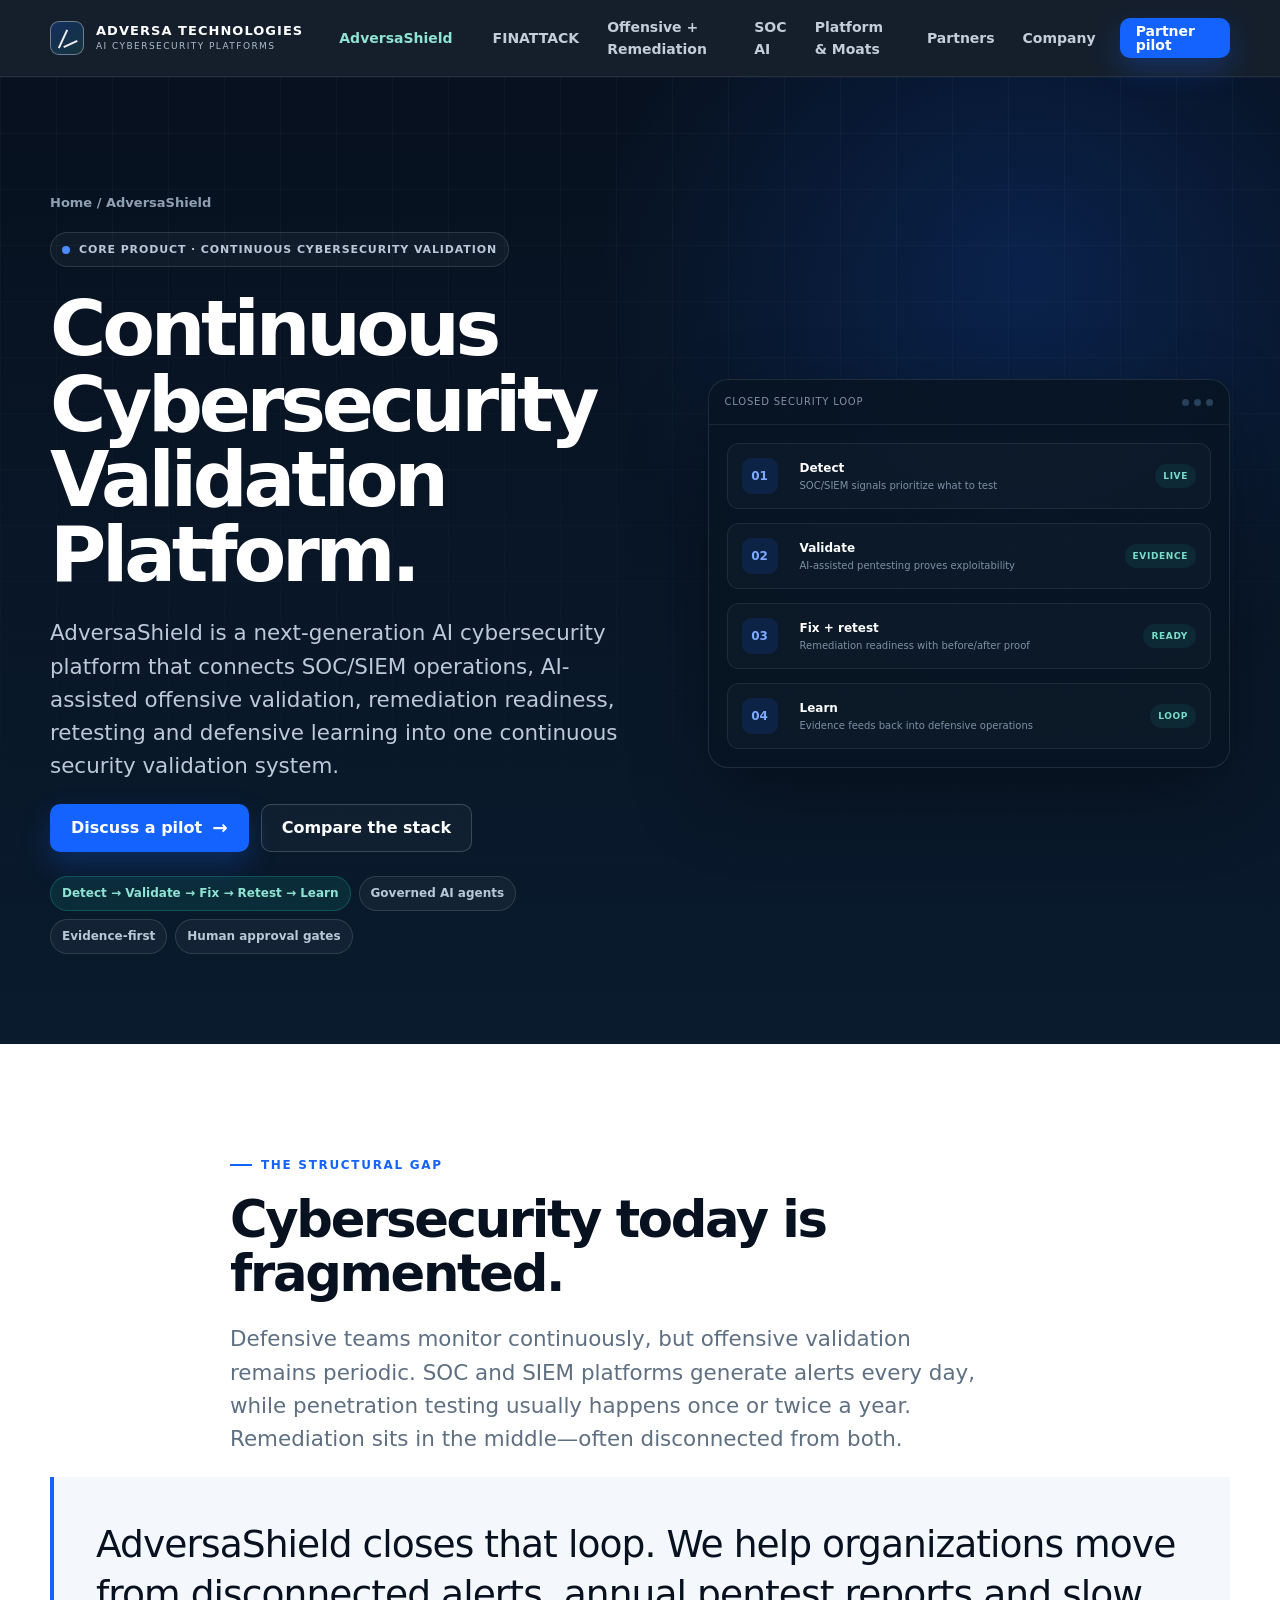
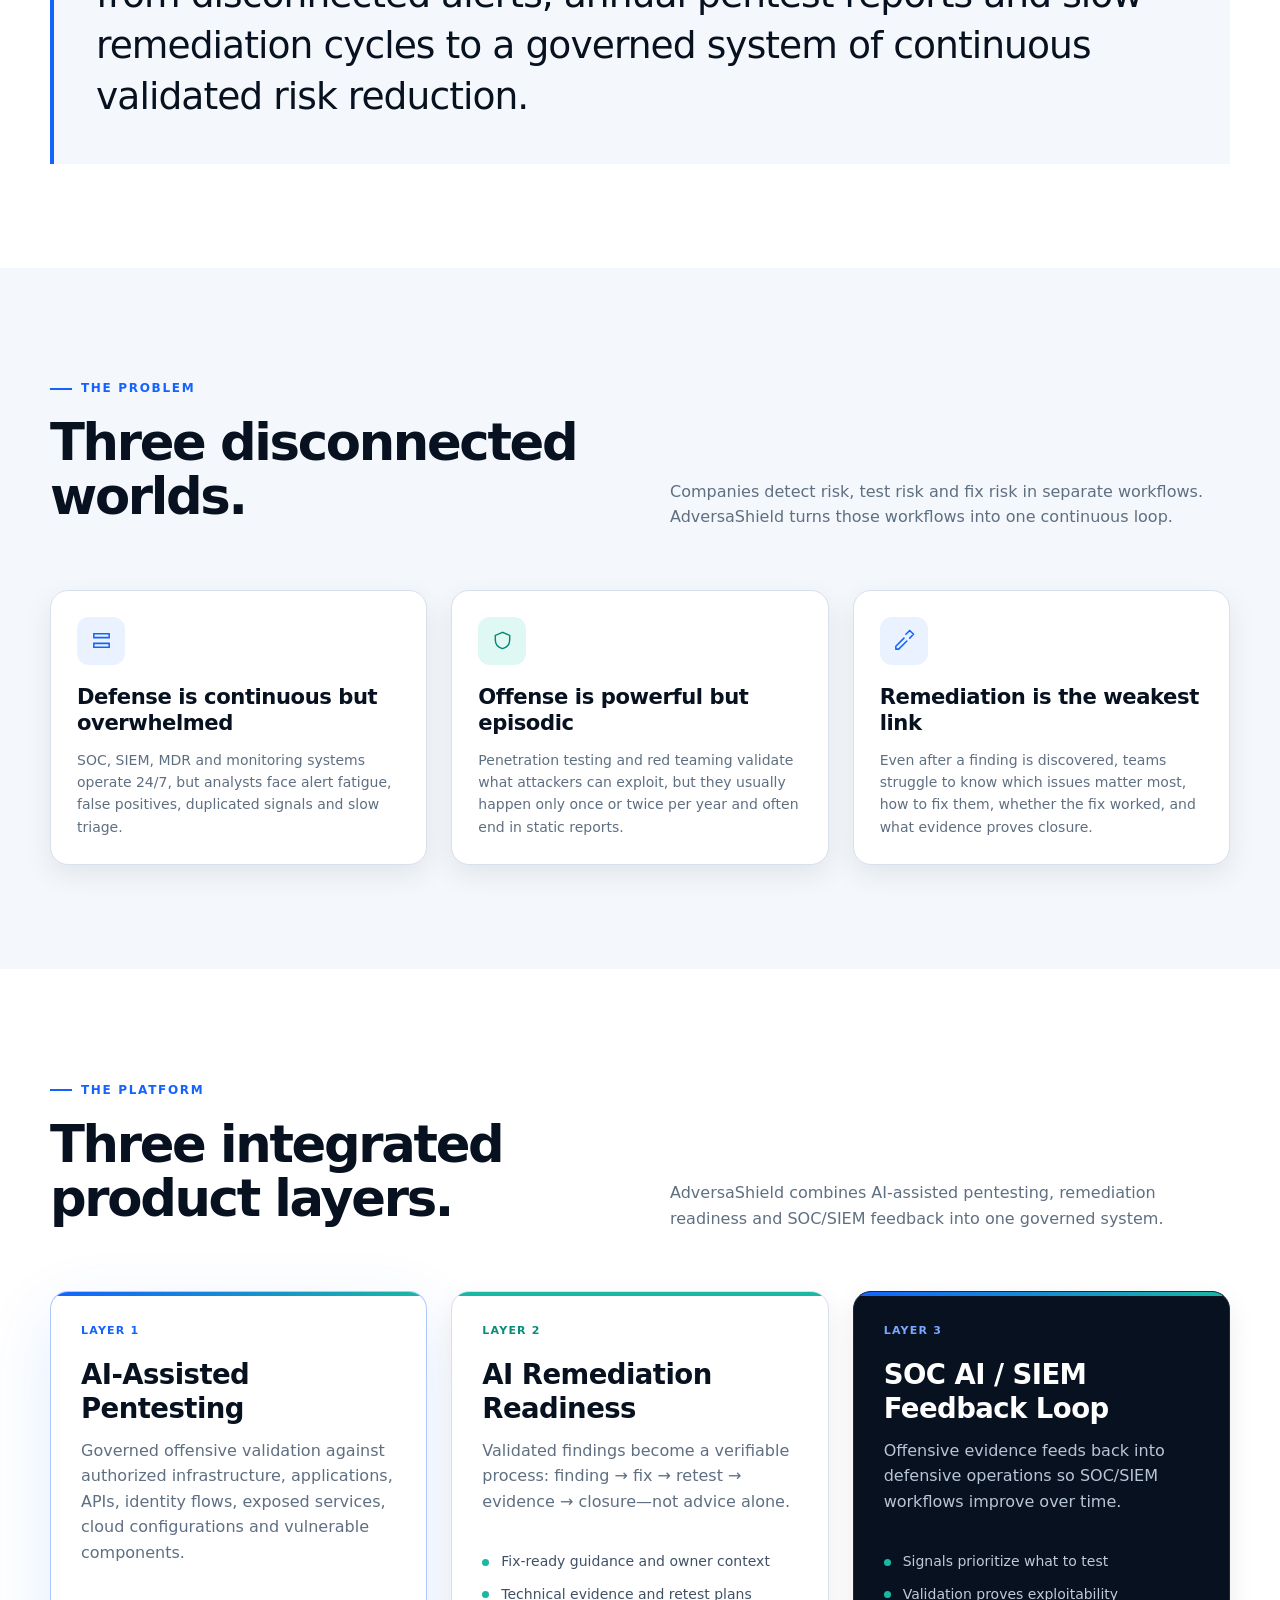
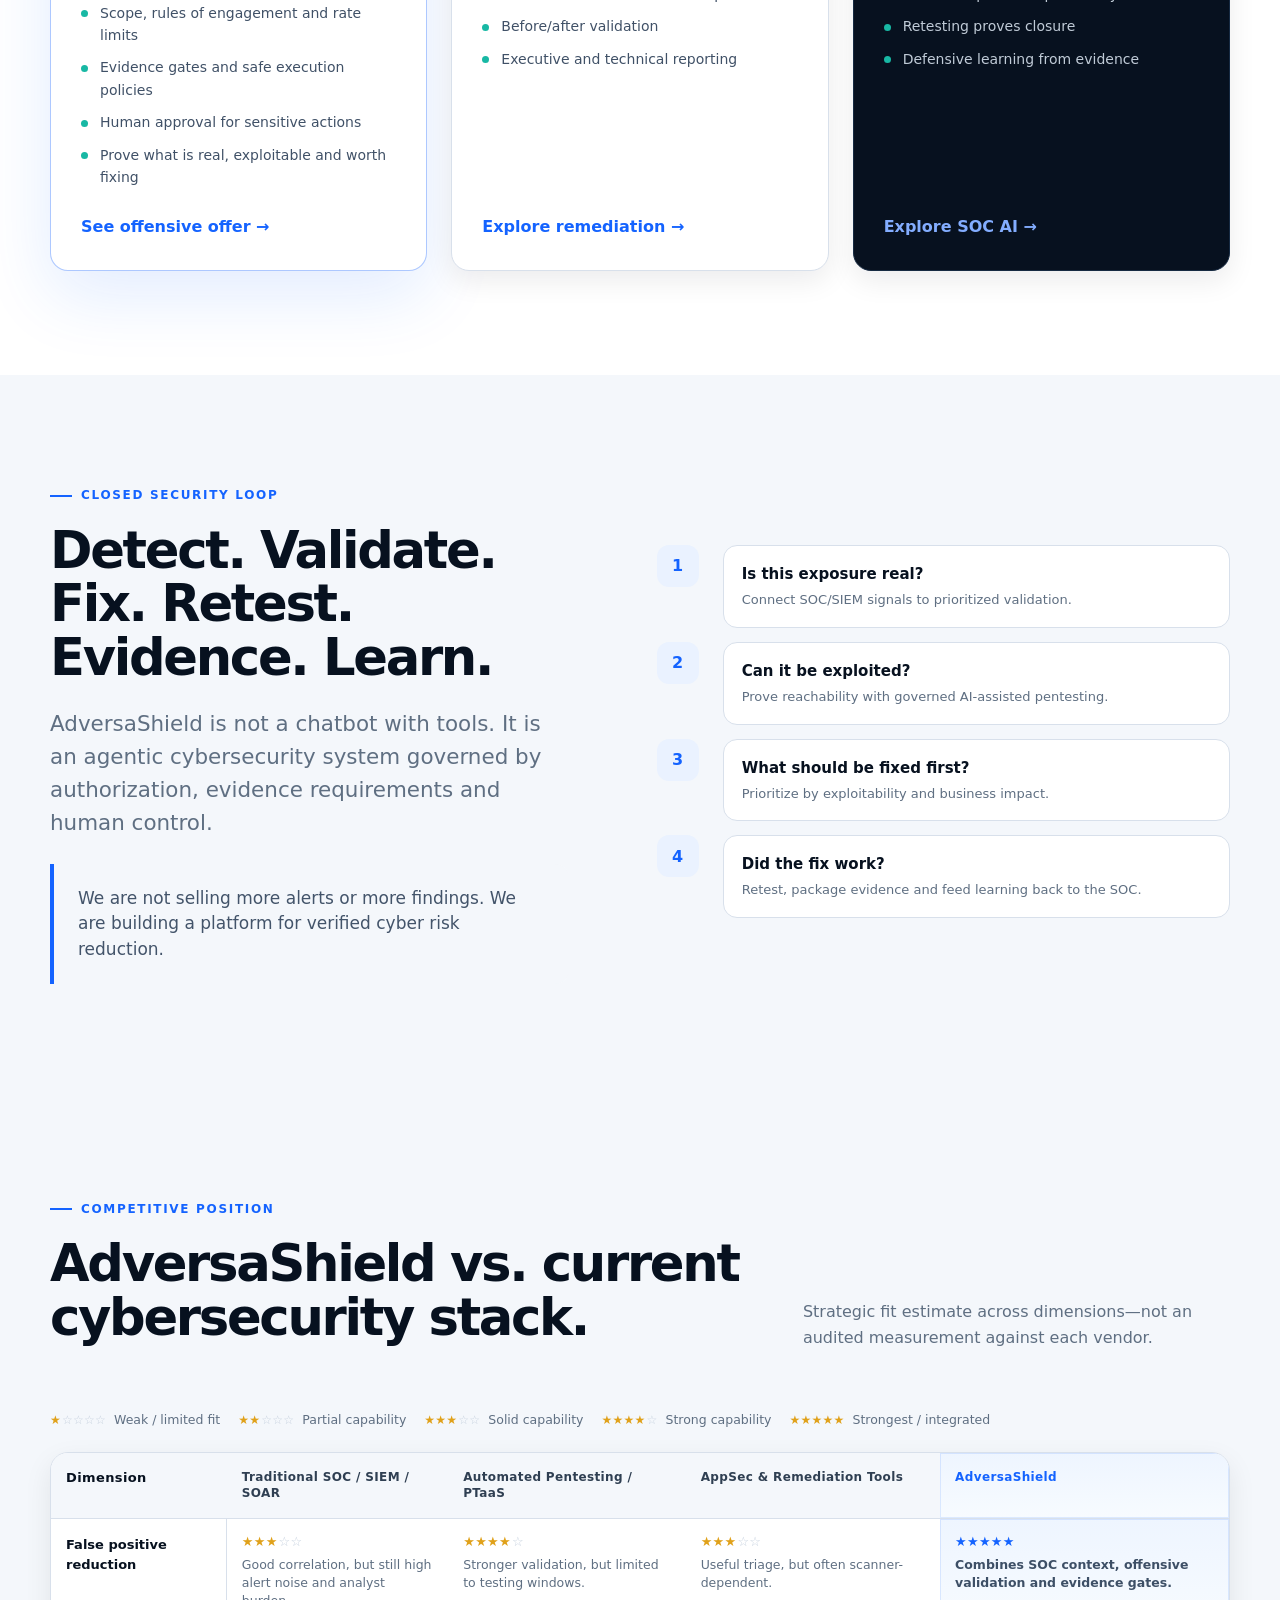
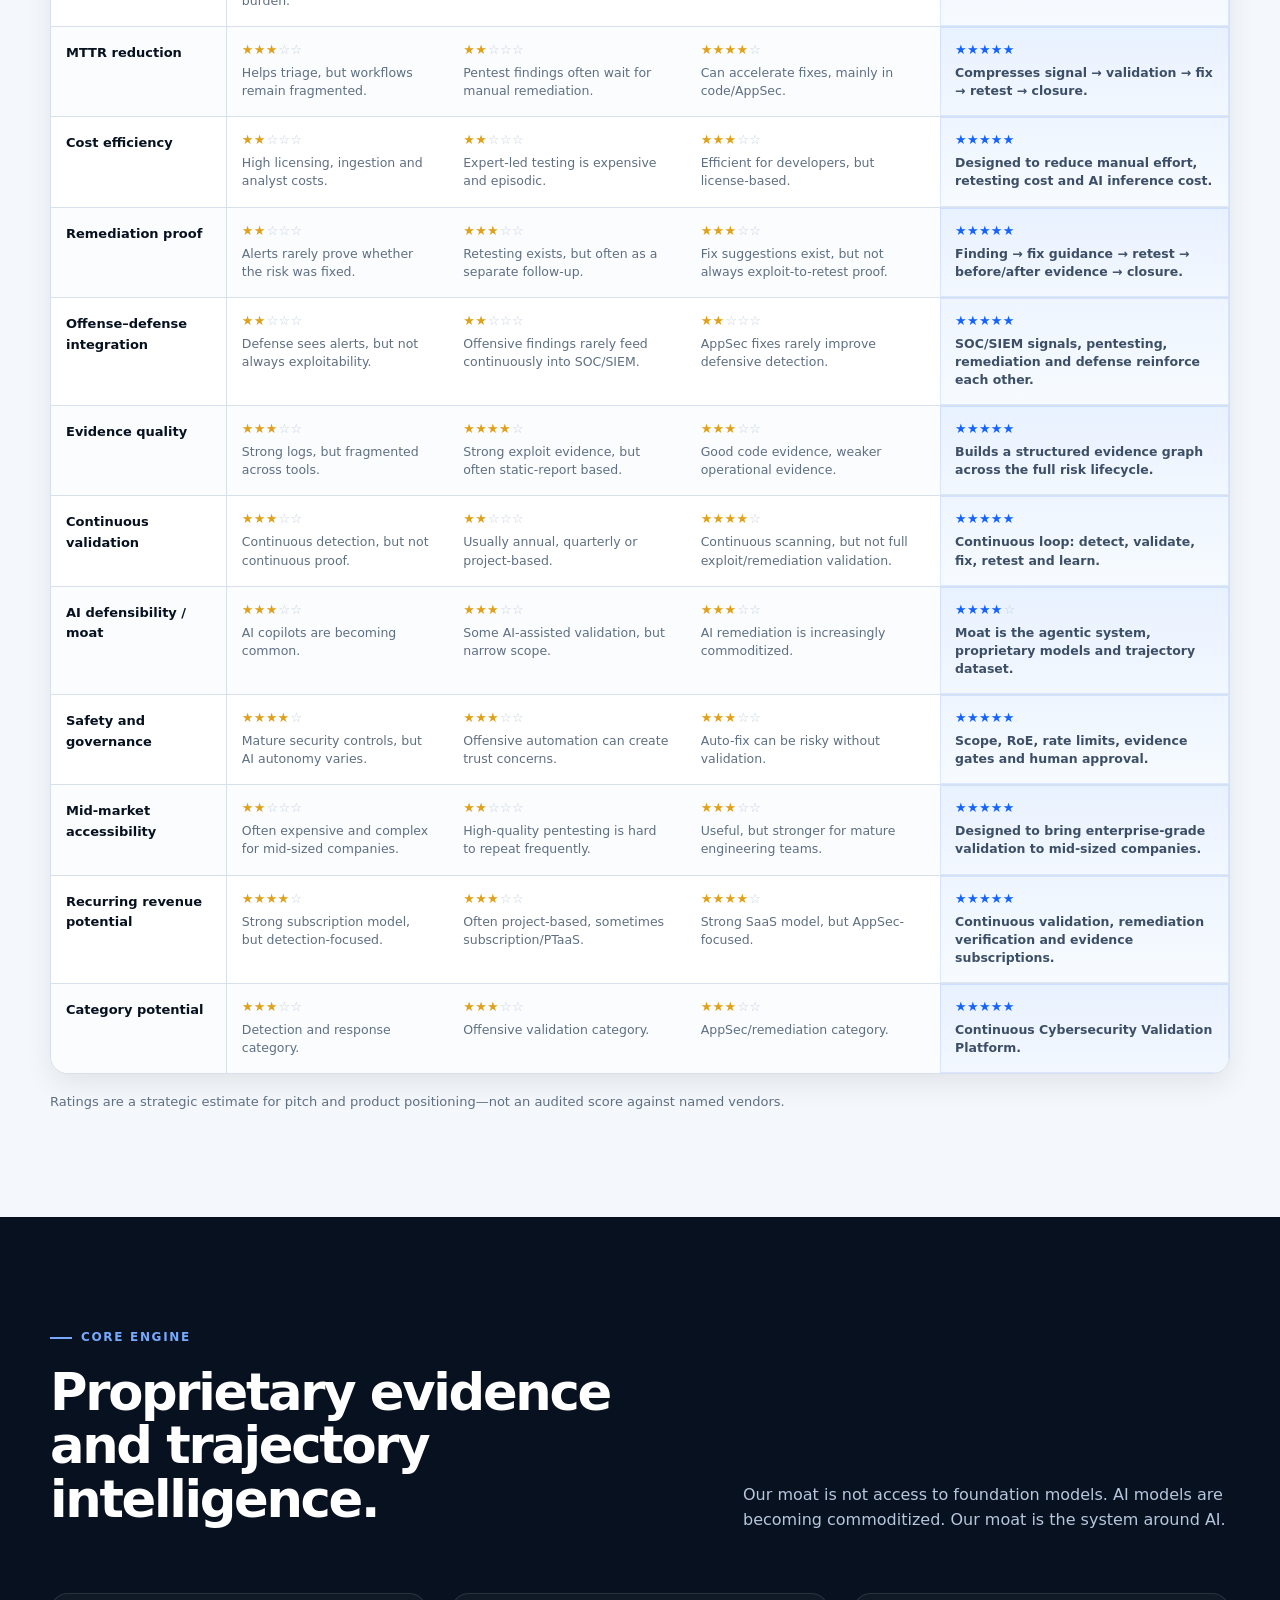
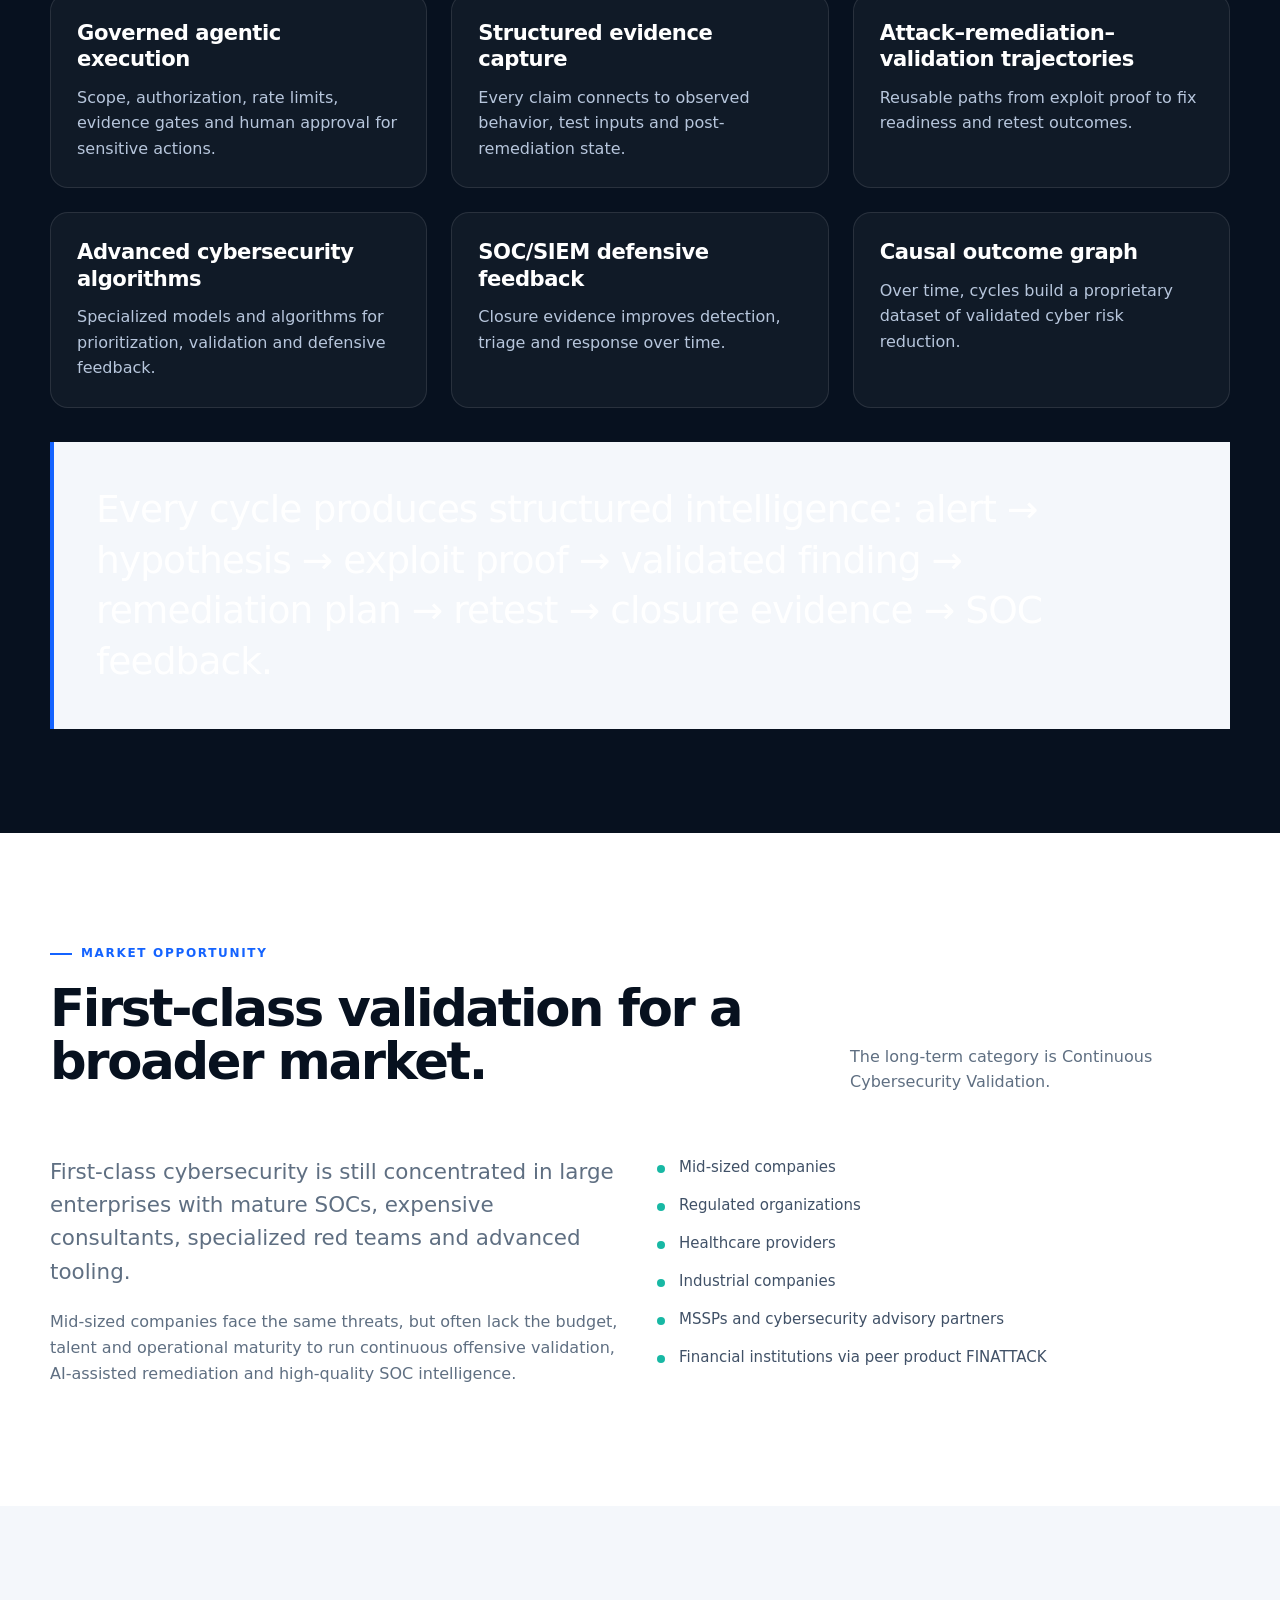
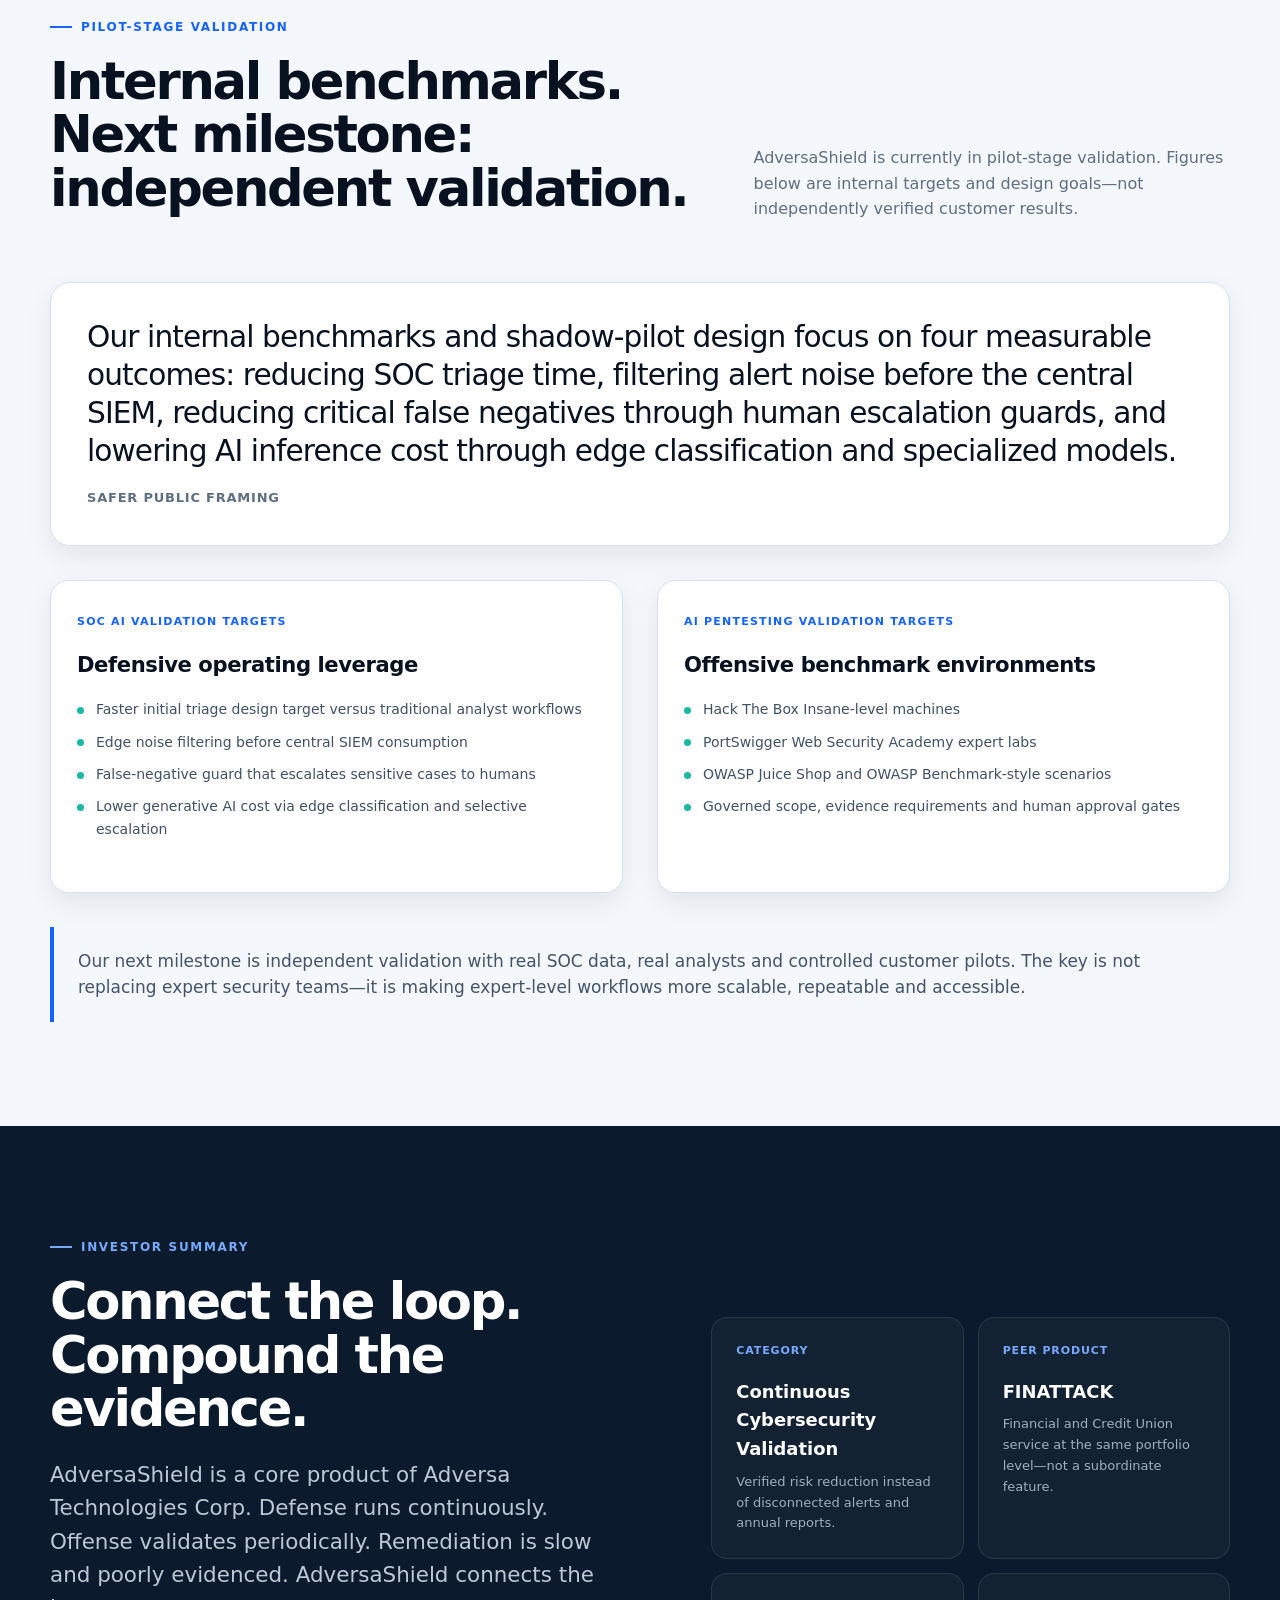
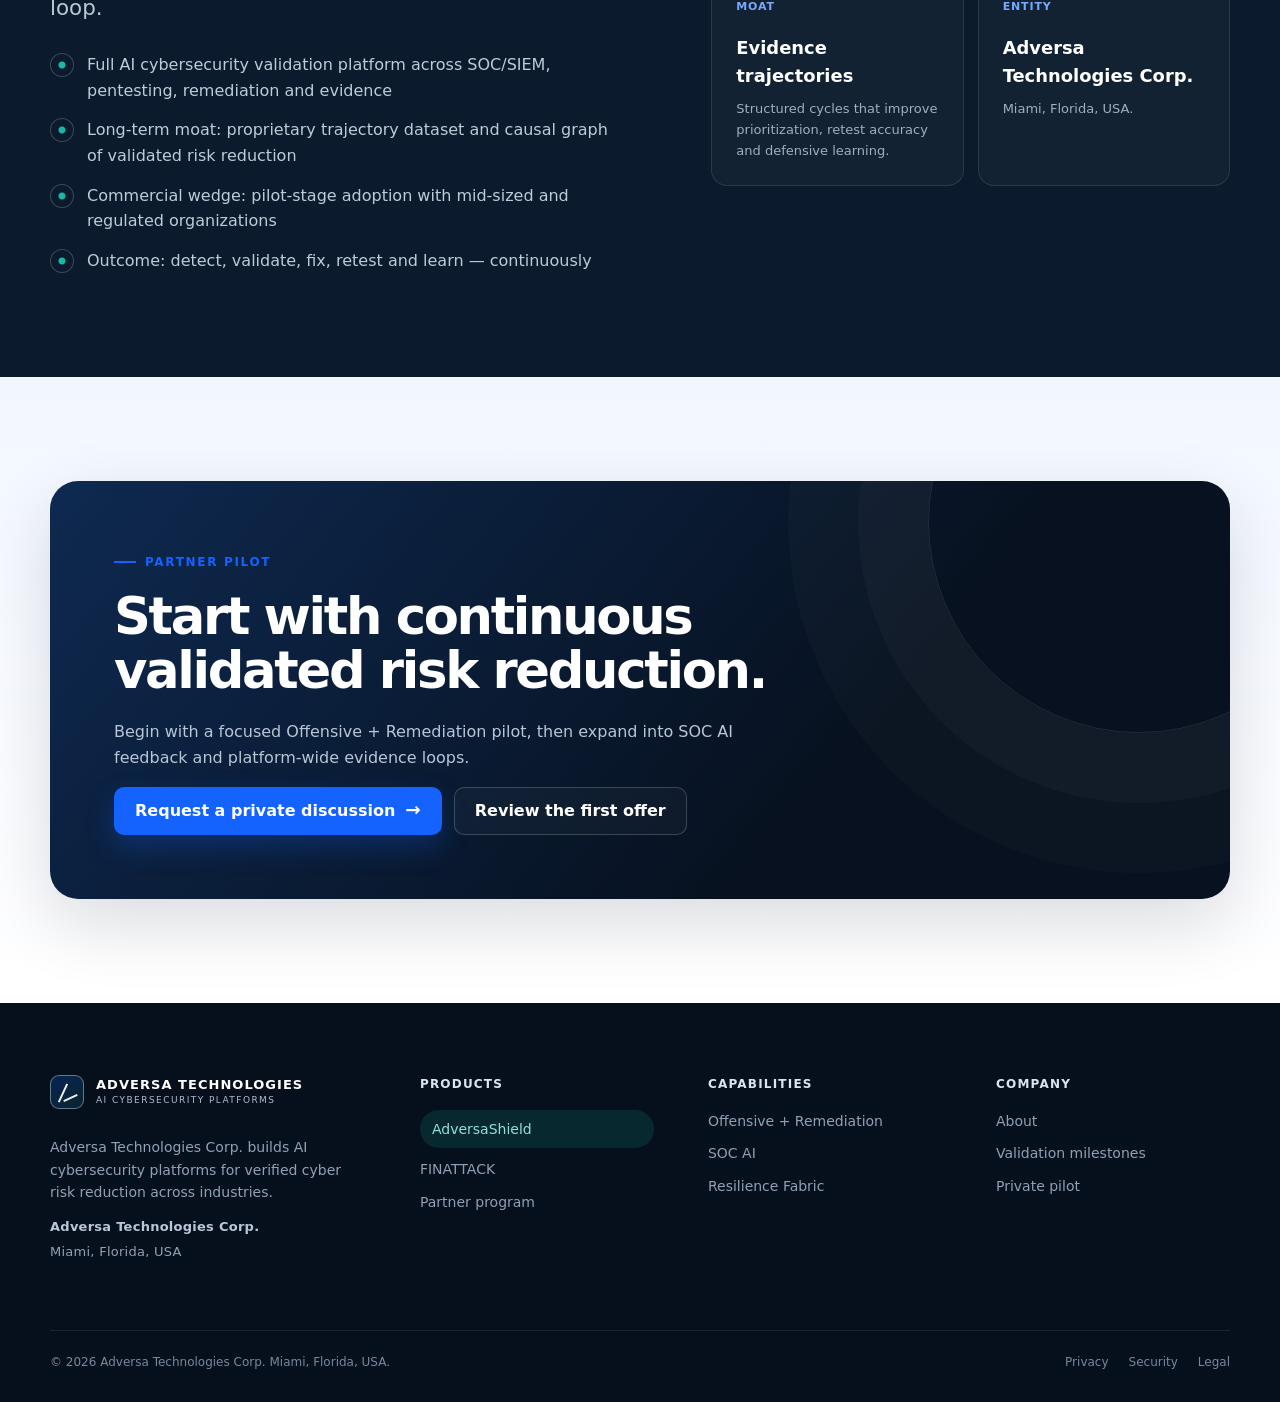
==== adversashield.html @ 4bd09707 "Reposition AdversaShield and FINATTACK as peer products and add stack comparison. Keep financial/Cre" ====
<!doctype html>
<html lang="en">
<head>
  <meta charset="utf-8">
  <meta name="viewport" content="width=device-width,initial-scale=1">
  <meta name="theme-color" content="#07111f">
  <meta name="description" content="AdversaShield is a continuous cybersecurity validation platform connecting SOC/SIEM, AI-assisted pentesting, remediation readiness, retesting and defensive learning.">
  <title>AdversaShield | Continuous Cybersecurity Validation Platform</title>
  <link rel="icon" href="assets/favicon.svg" type="image/svg+xml">
  <link rel="stylesheet" href="assets/styles.css?v=6">
</head>
<body>
<a class="skip-link" href="#main">Skip to content</a>
<header class="site-header">
  <div class="container nav-wrap">
    <a class="brand" href="index.html" aria-label="Adversa Technologies home">
      <span class="brand-mark" aria-hidden="true"></span>
      <span class="brand-text"><strong>ADVERSA TECHNOLOGIES</strong><span>AI cybersecurity platforms</span></span>
    </a>
    <nav class="nav-links" aria-label="Primary navigation">
      <a class="nav-product-highlight" href="adversashield.html" aria-current="page">AdversaShield</a>
      <a href="finattack.html">FINATTACK</a>
      <a href="offensive-remediation.html">Offensive + Remediation</a>
      <a href="soc-ai.html">SOC AI</a>
      <a href="platform.html">Platform & Moats</a>
      <a href="partners.html">Partners</a>
      <a href="company.html">Company</a>
    </nav>
    <div class="nav-cta"><a class="btn btn-primary btn-sm" href="partners.html#contact">Partner pilot</a></div>
    <button class="menu-toggle" aria-label="Open navigation" aria-expanded="false"><span></span></button>
  </div>
</header>

<main id="main">
  <section class="page-hero">
    <div class="container page-hero-grid">
      <div class="reveal">
        <div class="breadcrumb">Home / AdversaShield</div>
        <div class="product-badge"><i></i> Core product · Continuous Cybersecurity Validation</div>
        <h1>Continuous Cybersecurity Validation Platform.</h1>
        <p class="lead">AdversaShield is a next-generation AI cybersecurity platform that connects SOC/SIEM operations, AI-assisted offensive validation, remediation readiness, retesting and defensive learning into one continuous security validation system.</p>
        <div class="button-row">
          <a class="btn btn-primary btn-arrow" href="partners.html#contact">Discuss a pilot</a>
          <a class="btn btn-ghost" href="#stack-compare">Compare the stack</a>
        </div>
        <div class="badge-row">
          <span class="badge teal">Detect → Validate → Fix → Retest → Learn</span>
          <span class="badge">Governed AI agents</span>
          <span class="badge">Evidence-first</span>
          <span class="badge">Human approval gates</span>
        </div>
      </div>
      <div class="mock-card reveal">
        <div class="mock-toolbar"><span>Closed security loop</span><div class="mock-dots"><i></i><i></i><i></i></div></div>
        <div class="mock-body">
          <div class="flow">
            <div class="flow-row"><span class="flow-index">01</span><div><strong>Detect</strong><small>SOC/SIEM signals prioritize what to test</small></div><span class="flow-status">Live</span></div>
            <div class="flow-row"><span class="flow-index">02</span><div><strong>Validate</strong><small>AI-assisted pentesting proves exploitability</small></div><span class="flow-status">Evidence</span></div>
            <div class="flow-row"><span class="flow-index">03</span><div><strong>Fix + retest</strong><small>Remediation readiness with before/after proof</small></div><span class="flow-status">Ready</span></div>
            <div class="flow-row"><span class="flow-index">04</span><div><strong>Learn</strong><small>Evidence feeds back into defensive operations</small></div><span class="flow-status">Loop</span></div>
          </div>
        </div>
      </div>
    </div>
  </section>

  <section class="section">
    <div class="narrow reveal">
      <div class="eyebrow">The structural gap</div>
      <h2>Cybersecurity today is fragmented.</h2>
      <p class="lead">Defensive teams monitor continuously, but offensive validation remains periodic. SOC and SIEM platforms generate alerts every day, while penetration testing usually happens once or twice a year. Remediation sits in the middle—often disconnected from both.</p>
    </div>
    <div class="container">
      <div class="statement reveal">
        <p>AdversaShield closes that loop. We help organizations move from disconnected alerts, annual pentest reports and slow remediation cycles to a governed system of continuous validated risk reduction.</p>
      </div>
    </div>
  </section>

  <section class="section section-mist" id="problem">
    <div class="container">
      <div class="section-head reveal">
        <div>
          <div class="eyebrow">The problem</div>
          <h2>Three disconnected worlds.</h2>
        </div>
        <p>Companies detect risk, test risk and fix risk in separate workflows. AdversaShield turns those workflows into one continuous loop.</p>
      </div>
      <div class="grid-3">
        <article class="card feature-card light-card reveal">
          <div class="icon-box"><svg viewBox="0 0 24 24" fill="none" aria-hidden="true"><path d="M4 5h16v4H4zM4 15h16v4H4z" stroke="currentColor" stroke-width="1.6"/></svg></div>
          <h3>Defense is continuous but overwhelmed</h3>
          <p>SOC, SIEM, MDR and monitoring systems operate 24/7, but analysts face alert fatigue, false positives, duplicated signals and slow triage.</p>
        </article>
        <article class="card feature-card light-card reveal">
          <div class="icon-box teal"><svg viewBox="0 0 24 24" fill="none" aria-hidden="true"><path d="M12 3.5 4.5 6.7v4.8c0 4.4 2.8 7.7 7.5 9 4.7-1.3 7.5-4.6 7.5-9V6.7L12 3.5Z" stroke="currentColor" stroke-width="1.5"/></svg></div>
          <h3>Offense is powerful but episodic</h3>
          <p>Penetration testing and red teaming validate what attackers can exploit, but they usually happen only once or twice per year and often end in static reports.</p>
        </article>
        <article class="card feature-card light-card reveal">
          <div class="icon-box"><svg viewBox="0 0 24 24" fill="none" aria-hidden="true"><path d="m14.5 5.5 4-4 4 4-4 4" stroke="currentColor" stroke-width="1.6" stroke-linecap="round" stroke-linejoin="round"/><path d="M12.5 9.5 4 18v3h3l8.5-8.5" stroke="currentColor" stroke-width="1.6" stroke-linecap="round" stroke-linejoin="round"/></svg></div>
          <h3>Remediation is the weakest link</h3>
          <p>Even after a finding is discovered, teams struggle to know which issues matter most, how to fix them, whether the fix worked, and what evidence proves closure.</p>
        </article>
      </div>
    </div>
  </section>

  <section class="section" id="platform-layers">
    <div class="container">
      <div class="section-head reveal">
        <div>
          <div class="eyebrow">The platform</div>
          <h2>Three integrated product layers.</h2>
        </div>
        <p>AdversaShield combines AI-assisted pentesting, remediation readiness and SOC/SIEM feedback into one governed system.</p>
      </div>
      <div class="grid-3">
        <article class="card product-card featured reveal">
          <span class="product-label">Layer 1</span>
          <h3>AI-Assisted Pentesting</h3>
          <p>Governed offensive validation against authorized infrastructure, applications, APIs, identity flows, exposed services, cloud configurations and vulnerable components.</p>
          <ul class="product-list">
            <li>Scope, rules of engagement and rate limits</li>
            <li>Evidence gates and safe execution policies</li>
            <li>Human approval for sensitive actions</li>
            <li>Prove what is real, exploitable and worth fixing</li>
          </ul>
          <a class="card-link" href="offensive-remediation.html">See offensive offer →</a>
        </article>
        <article class="card product-card teal reveal">
          <span class="product-label">Layer 2</span>
          <h3>AI Remediation Readiness</h3>
          <p>Validated findings become a verifiable process: finding → fix → retest → evidence → closure—not advice alone.</p>
          <ul class="product-list">
            <li>Fix-ready guidance and owner context</li>
            <li>Technical evidence and retest plans</li>
            <li>Before/after validation</li>
            <li>Executive and technical reporting</li>
          </ul>
          <a class="card-link" href="offensive-remediation.html">Explore remediation →</a>
        </article>
        <article class="card product-card dark reveal">
          <span class="product-label">Layer 3</span>
          <h3>SOC AI / SIEM Feedback Loop</h3>
          <p>Offensive evidence feeds back into defensive operations so SOC/SIEM workflows improve over time.</p>
          <ul class="product-list">
            <li>Signals prioritize what to test</li>
            <li>Validation proves exploitability</li>
            <li>Retesting proves closure</li>
            <li>Defensive learning from evidence</li>
          </ul>
          <a class="card-link" href="soc-ai.html">Explore SOC AI →</a>
        </article>
      </div>
    </div>
  </section>

  <section class="section section-mist">
    <div class="container split">
      <div class="reveal">
        <div class="eyebrow">Closed security loop</div>
        <h2>Detect. Validate. Fix. Retest. Evidence. Learn.</h2>
        <p class="lead">AdversaShield is not a chatbot with tools. It is an agentic cybersecurity system governed by authorization, evidence requirements and human control.</p>
        <div class="callout"><p>We are not selling more alerts or more findings. We are building a platform for verified cyber risk reduction.</p></div>
      </div>
      <div class="timeline reveal">
        <div class="timeline-row"><span>1</span><div><strong>Is this exposure real?</strong><small>Connect SOC/SIEM signals to prioritized validation.</small></div></div>
        <div class="timeline-row"><span>2</span><div><strong>Can it be exploited?</strong><small>Prove reachability with governed AI-assisted pentesting.</small></div></div>
        <div class="timeline-row"><span>3</span><div><strong>What should be fixed first?</strong><small>Prioritize by exploitability and business impact.</small></div></div>
        <div class="timeline-row"><span>4</span><div><strong>Did the fix work?</strong><small>Retest, package evidence and feed learning back to the SOC.</small></div></div>
      </div>
    </div>
  </section>

  <section class="section section-mist" id="stack-compare">
    <div class="container">
      <div class="section-head reveal">
        <div>
          <div class="eyebrow">Competitive position</div>
          <h2>AdversaShield vs. current cybersecurity stack.</h2>
        </div>
        <p>Strategic fit estimate across dimensions—not an audited measurement against each vendor.</p>
      </div>
      <ul class="stack-legend reveal" aria-label="Star rating legend">
        <li><span class="stack-stars" aria-hidden="true"><span class="on">★</span>☆☆☆☆</span> Weak / limited fit</li>
        <li><span class="stack-stars" aria-hidden="true"><span class="on">★★</span>☆☆☆</span> Partial capability</li>
        <li><span class="stack-stars" aria-hidden="true"><span class="on">★★★</span>☆☆</span> Solid capability</li>
        <li><span class="stack-stars" aria-hidden="true"><span class="on">★★★★</span>☆</span> Strong capability</li>
        <li><span class="stack-stars" aria-hidden="true"><span class="on">★★★★★</span></span> Strongest / integrated</li>
      </ul>
      <div class="stack-compare-wrap reveal">
        <table class="stack-compare">
          <caption class="sr-only">AdversaShield compared with traditional SOC/SIEM/SOAR, automated pentesting/PTaaS, and AppSec &amp; remediation tools across strategic dimensions</caption>
          <thead>
            <tr>
              <th scope="col">Dimension</th>
              <th scope="col">Traditional SOC / SIEM / SOAR</th>
              <th scope="col">Automated Pentesting / PTaaS</th>
              <th scope="col">AppSec &amp; Remediation Tools</th>
              <th scope="col" class="stack-col-shield">AdversaShield</th>
            </tr>
          </thead>
          <tbody>
            <tr>
              <th scope="row">False positive reduction</th>
              <td><div class="stack-cell"><span class="stack-stars" aria-label="3 out of 5"><span class="on">★★★</span>☆☆</span><p>Good correlation, but still high alert noise and analyst burden.</p></div></td>
              <td><div class="stack-cell"><span class="stack-stars" aria-label="4 out of 5"><span class="on">★★★★</span>☆</span><p>Stronger validation, but limited to testing windows.</p></div></td>
              <td><div class="stack-cell"><span class="stack-stars" aria-label="3 out of 5"><span class="on">★★★</span>☆☆</span><p>Useful triage, but often scanner-dependent.</p></div></td>
              <td class="stack-col-shield"><div class="stack-cell"><span class="stack-stars" aria-label="5 out of 5"><span class="on">★★★★★</span></span><p>Combines SOC context, offensive validation and evidence gates.</p></div></td>
            </tr>
            <tr>
              <th scope="row">MTTR reduction</th>
              <td><div class="stack-cell"><span class="stack-stars" aria-label="3 out of 5"><span class="on">★★★</span>☆☆</span><p>Helps triage, but workflows remain fragmented.</p></div></td>
              <td><div class="stack-cell"><span class="stack-stars" aria-label="2 out of 5"><span class="on">★★</span>☆☆☆</span><p>Pentest findings often wait for manual remediation.</p></div></td>
              <td><div class="stack-cell"><span class="stack-stars" aria-label="4 out of 5"><span class="on">★★★★</span>☆</span><p>Can accelerate fixes, mainly in code/AppSec.</p></div></td>
              <td class="stack-col-shield"><div class="stack-cell"><span class="stack-stars" aria-label="5 out of 5"><span class="on">★★★★★</span></span><p>Compresses signal → validation → fix → retest → closure.</p></div></td>
            </tr>
            <tr>
              <th scope="row">Cost efficiency</th>
              <td><div class="stack-cell"><span class="stack-stars" aria-label="2 out of 5"><span class="on">★★</span>☆☆☆</span><p>High licensing, ingestion and analyst costs.</p></div></td>
              <td><div class="stack-cell"><span class="stack-stars" aria-label="2 out of 5"><span class="on">★★</span>☆☆☆</span><p>Expert-led testing is expensive and episodic.</p></div></td>
              <td><div class="stack-cell"><span class="stack-stars" aria-label="3 out of 5"><span class="on">★★★</span>☆☆</span><p>Efficient for developers, but license-based.</p></div></td>
              <td class="stack-col-shield"><div class="stack-cell"><span class="stack-stars" aria-label="5 out of 5"><span class="on">★★★★★</span></span><p>Designed to reduce manual effort, retesting cost and AI inference cost.</p></div></td>
            </tr>
            <tr>
              <th scope="row">Remediation proof</th>
              <td><div class="stack-cell"><span class="stack-stars" aria-label="2 out of 5"><span class="on">★★</span>☆☆☆</span><p>Alerts rarely prove whether the risk was fixed.</p></div></td>
              <td><div class="stack-cell"><span class="stack-stars" aria-label="3 out of 5"><span class="on">★★★</span>☆☆</span><p>Retesting exists, but often as a separate follow-up.</p></div></td>
              <td><div class="stack-cell"><span class="stack-stars" aria-label="3 out of 5"><span class="on">★★★</span>☆☆</span><p>Fix suggestions exist, but not always exploit-to-retest proof.</p></div></td>
              <td class="stack-col-shield"><div class="stack-cell"><span class="stack-stars" aria-label="5 out of 5"><span class="on">★★★★★</span></span><p>Finding → fix guidance → retest → before/after evidence → closure.</p></div></td>
            </tr>
            <tr>
              <th scope="row">Offense–defense integration</th>
              <td><div class="stack-cell"><span class="stack-stars" aria-label="2 out of 5"><span class="on">★★</span>☆☆☆</span><p>Defense sees alerts, but not always exploitability.</p></div></td>
              <td><div class="stack-cell"><span class="stack-stars" aria-label="2 out of 5"><span class="on">★★</span>☆☆☆</span><p>Offensive findings rarely feed continuously into SOC/SIEM.</p></div></td>
              <td><div class="stack-cell"><span class="stack-stars" aria-label="2 out of 5"><span class="on">★★</span>☆☆☆</span><p>AppSec fixes rarely improve defensive detection.</p></div></td>
              <td class="stack-col-shield"><div class="stack-cell"><span class="stack-stars" aria-label="5 out of 5"><span class="on">★★★★★</span></span><p>SOC/SIEM signals, pentesting, remediation and defense reinforce each other.</p></div></td>
            </tr>
            <tr>
              <th scope="row">Evidence quality</th>
              <td><div class="stack-cell"><span class="stack-stars" aria-label="3 out of 5"><span class="on">★★★</span>☆☆</span><p>Strong logs, but fragmented across tools.</p></div></td>
              <td><div class="stack-cell"><span class="stack-stars" aria-label="4 out of 5"><span class="on">★★★★</span>☆</span><p>Strong exploit evidence, but often static-report based.</p></div></td>
              <td><div class="stack-cell"><span class="stack-stars" aria-label="3 out of 5"><span class="on">★★★</span>☆☆</span><p>Good code evidence, weaker operational evidence.</p></div></td>
              <td class="stack-col-shield"><div class="stack-cell"><span class="stack-stars" aria-label="5 out of 5"><span class="on">★★★★★</span></span><p>Builds a structured evidence graph across the full risk lifecycle.</p></div></td>
            </tr>
            <tr>
              <th scope="row">Continuous validation</th>
              <td><div class="stack-cell"><span class="stack-stars" aria-label="3 out of 5"><span class="on">★★★</span>☆☆</span><p>Continuous detection, but not continuous proof.</p></div></td>
              <td><div class="stack-cell"><span class="stack-stars" aria-label="2 out of 5"><span class="on">★★</span>☆☆☆</span><p>Usually annual, quarterly or project-based.</p></div></td>
              <td><div class="stack-cell"><span class="stack-stars" aria-label="4 out of 5"><span class="on">★★★★</span>☆</span><p>Continuous scanning, but not full exploit/remediation validation.</p></div></td>
              <td class="stack-col-shield"><div class="stack-cell"><span class="stack-stars" aria-label="5 out of 5"><span class="on">★★★★★</span></span><p>Continuous loop: detect, validate, fix, retest and learn.</p></div></td>
            </tr>
            <tr>
              <th scope="row">AI defensibility / moat</th>
              <td><div class="stack-cell"><span class="stack-stars" aria-label="3 out of 5"><span class="on">★★★</span>☆☆</span><p>AI copilots are becoming common.</p></div></td>
              <td><div class="stack-cell"><span class="stack-stars" aria-label="3 out of 5"><span class="on">★★★</span>☆☆</span><p>Some AI-assisted validation, but narrow scope.</p></div></td>
              <td><div class="stack-cell"><span class="stack-stars" aria-label="3 out of 5"><span class="on">★★★</span>☆☆</span><p>AI remediation is increasingly commoditized.</p></div></td>
              <td class="stack-col-shield"><div class="stack-cell"><span class="stack-stars" aria-label="4 out of 5"><span class="on">★★★★</span>☆</span><p>Moat is the agentic system, proprietary models and trajectory dataset.</p></div></td>
            </tr>
            <tr>
              <th scope="row">Safety and governance</th>
              <td><div class="stack-cell"><span class="stack-stars" aria-label="4 out of 5"><span class="on">★★★★</span>☆</span><p>Mature security controls, but AI autonomy varies.</p></div></td>
              <td><div class="stack-cell"><span class="stack-stars" aria-label="3 out of 5"><span class="on">★★★</span>☆☆</span><p>Offensive automation can create trust concerns.</p></div></td>
              <td><div class="stack-cell"><span class="stack-stars" aria-label="3 out of 5"><span class="on">★★★</span>☆☆</span><p>Auto-fix can be risky without validation.</p></div></td>
              <td class="stack-col-shield"><div class="stack-cell"><span class="stack-stars" aria-label="5 out of 5"><span class="on">★★★★★</span></span><p>Scope, RoE, rate limits, evidence gates and human approval.</p></div></td>
            </tr>
            <tr>
              <th scope="row">Mid-market accessibility</th>
              <td><div class="stack-cell"><span class="stack-stars" aria-label="2 out of 5"><span class="on">★★</span>☆☆☆</span><p>Often expensive and complex for mid-sized companies.</p></div></td>
              <td><div class="stack-cell"><span class="stack-stars" aria-label="2 out of 5"><span class="on">★★</span>☆☆☆</span><p>High-quality pentesting is hard to repeat frequently.</p></div></td>
              <td><div class="stack-cell"><span class="stack-stars" aria-label="3 out of 5"><span class="on">★★★</span>☆☆</span><p>Useful, but stronger for mature engineering teams.</p></div></td>
              <td class="stack-col-shield"><div class="stack-cell"><span class="stack-stars" aria-label="5 out of 5"><span class="on">★★★★★</span></span><p>Designed to bring enterprise-grade validation to mid-sized companies.</p></div></td>
            </tr>
            <tr>
              <th scope="row">Recurring revenue potential</th>
              <td><div class="stack-cell"><span class="stack-stars" aria-label="4 out of 5"><span class="on">★★★★</span>☆</span><p>Strong subscription model, but detection-focused.</p></div></td>
              <td><div class="stack-cell"><span class="stack-stars" aria-label="3 out of 5"><span class="on">★★★</span>☆☆</span><p>Often project-based, sometimes subscription/PTaaS.</p></div></td>
              <td><div class="stack-cell"><span class="stack-stars" aria-label="4 out of 5"><span class="on">★★★★</span>☆</span><p>Strong SaaS model, but AppSec-focused.</p></div></td>
              <td class="stack-col-shield"><div class="stack-cell"><span class="stack-stars" aria-label="5 out of 5"><span class="on">★★★★★</span></span><p>Continuous validation, remediation verification and evidence subscriptions.</p></div></td>
            </tr>
            <tr>
              <th scope="row">Category potential</th>
              <td><div class="stack-cell"><span class="stack-stars" aria-label="3 out of 5"><span class="on">★★★</span>☆☆</span><p>Detection and response category.</p></div></td>
              <td><div class="stack-cell"><span class="stack-stars" aria-label="3 out of 5"><span class="on">★★★</span>☆☆</span><p>Offensive validation category.</p></div></td>
              <td><div class="stack-cell"><span class="stack-stars" aria-label="3 out of 5"><span class="on">★★★</span>☆☆</span><p>AppSec/remediation category.</p></div></td>
              <td class="stack-col-shield"><div class="stack-cell"><span class="stack-stars" aria-label="5 out of 5"><span class="on">★★★★★</span></span><p>Continuous Cybersecurity Validation Platform.</p></div></td>
            </tr>
          </tbody>
        </table>
      </div>
      <p class="stack-note reveal">Ratings are a strategic estimate for pitch and product positioning—not an audited score against named vendors.</p>
    </div>
  </section>

  <section class="section section-dark" id="moat">
    <div class="container">
      <div class="section-head reveal">
        <div>
          <div class="eyebrow">Core engine</div>
          <h2>Proprietary evidence and trajectory intelligence.</h2>
        </div>
        <p>Our moat is not access to foundation models. AI models are becoming commoditized. Our moat is the system around AI.</p>
      </div>
      <div class="grid-3">
        <article class="card dark-card reveal"><h3>Governed agentic execution</h3><p>Scope, authorization, rate limits, evidence gates and human approval for sensitive actions.</p></article>
        <article class="card dark-card reveal"><h3>Structured evidence capture</h3><p>Every claim connects to observed behavior, test inputs and post-remediation state.</p></article>
        <article class="card dark-card reveal"><h3>Attack–remediation–validation trajectories</h3><p>Reusable paths from exploit proof to fix readiness and retest outcomes.</p></article>
        <article class="card dark-card reveal"><h3>Advanced cybersecurity algorithms</h3><p>Specialized models and algorithms for prioritization, validation and defensive feedback.</p></article>
        <article class="card dark-card reveal"><h3>SOC/SIEM defensive feedback</h3><p>Closure evidence improves detection, triage and response over time.</p></article>
        <article class="card dark-card reveal"><h3>Causal outcome graph</h3><p>Over time, cycles build a proprietary dataset of validated cyber risk reduction.</p></article>
      </div>
      <div class="statement reveal" style="margin-top:34px">
        <p>Every cycle produces structured intelligence: alert → hypothesis → exploit proof → validated finding → remediation plan → retest → closure evidence → SOC feedback.</p>
      </div>
    </div>
  </section>

  <section class="section" id="market">
    <div class="container">
      <div class="section-head reveal">
        <div>
          <div class="eyebrow">Market opportunity</div>
          <h2>First-class validation for a broader market.</h2>
        </div>
        <p>The long-term category is Continuous Cybersecurity Validation.</p>
      </div>
      <div class="grid-2">
        <div class="reveal">
          <p class="lead">First-class cybersecurity is still concentrated in large enterprises with mature SOCs, expensive consultants, specialized red teams and advanced tooling.</p>
          <p class="text-muted">Mid-sized companies face the same threats, but often lack the budget, talent and operational maturity to run continuous offensive validation, AI-assisted remediation and high-quality SOC intelligence.</p>
        </div>
        <div class="reveal">
          <ul class="plain-list">
            <li>Mid-sized companies</li>
            <li>Regulated organizations</li>
            <li>Healthcare providers</li>
            <li>Industrial companies</li>
            <li>MSSPs and cybersecurity advisory partners</li>
            <li>Financial institutions via peer product FINATTACK</li>
          </ul>
        </div>
      </div>
    </div>
  </section>

  <section class="section section-mist" id="validation">
    <div class="container">
      <div class="section-head reveal">
        <div>
          <div class="eyebrow">Pilot-stage validation</div>
          <h2>Internal benchmarks. Next milestone: independent validation.</h2>
        </div>
        <p>AdversaShield is currently in pilot-stage validation. Figures below are internal targets and design goals—not independently verified customer results.</p>
      </div>
      <div class="quote-card reveal" style="margin-bottom:34px">
        <p>Our internal benchmarks and shadow-pilot design focus on four measurable outcomes: reducing SOC triage time, filtering alert noise before the central SIEM, reducing critical false negatives through human escalation guards, and lowering AI inference cost through edge classification and specialized models.</p>
        <span>Safer public framing</span>
      </div>
      <div class="grid-2" style="margin-bottom:34px">
        <article class="card feature-card light-card reveal">
          <span class="product-label">SOC AI validation targets</span>
          <h3>Defensive operating leverage</h3>
          <ul class="product-list">
            <li>Faster initial triage design target versus traditional analyst workflows</li>
            <li>Edge noise filtering before central SIEM consumption</li>
            <li>False-negative guard that escalates sensitive cases to humans</li>
            <li>Lower generative AI cost via edge classification and selective escalation</li>
          </ul>
        </article>
        <article class="card feature-card light-card reveal">
          <span class="product-label">AI pentesting validation targets</span>
          <h3>Offensive benchmark environments</h3>
          <ul class="product-list">
            <li>Hack The Box Insane-level machines</li>
            <li>PortSwigger Web Security Academy expert labs</li>
            <li>OWASP Juice Shop and OWASP Benchmark-style scenarios</li>
            <li>Governed scope, evidence requirements and human approval gates</li>
          </ul>
        </article>
      </div>
      <div class="callout reveal">
        <p>Our next milestone is independent validation with real SOC data, real analysts and controlled customer pilots. The key is not replacing expert security teams—it is making expert-level workflows more scalable, repeatable and accessible.</p>
      </div>
    </div>
  </section>

  <section class="section section-navy">
    <div class="container split reverse">
      <div class="reveal">
        <div class="eyebrow">Investor summary</div>
        <h2>Connect the loop. Compound the evidence.</h2>
        <p class="lead">AdversaShield is a core product of Adversa Technologies Corp. Defense runs continuously. Offense validates periodically. Remediation is slow and poorly evidenced. AdversaShield connects the loop.</p>
        <ul class="trust-list">
          <li>Full AI cybersecurity validation platform across SOC/SIEM, pentesting, remediation and evidence</li>
          <li>Long-term moat: proprietary trajectory dataset and causal graph of validated risk reduction</li>
          <li>Commercial wedge: pilot-stage adoption with mid-sized and regulated organizations</li>
          <li>Outcome: detect, validate, fix, retest and learn — continuously</li>
        </ul>
      </div>
      <div class="trust-board reveal">
        <div class="trust-item"><span>Category</span><strong>Continuous Cybersecurity Validation</strong><p>Verified risk reduction instead of disconnected alerts and annual reports.</p></div>
        <div class="trust-item"><span>Peer product</span><strong>FINATTACK</strong><p>Financial and Credit Union service at the same portfolio level—not a subordinate feature.</p></div>
        <div class="trust-item"><span>Moat</span><strong>Evidence trajectories</strong><p>Structured cycles that improve prioritization, retest accuracy and defensive learning.</p></div>
        <div class="trust-item"><span>Entity</span><strong>Adversa Technologies Corp.</strong><p>Miami, Florida, USA.</p></div>
      </div>
    </div>
  </section>

  <section class="section section-blue-soft">
    <div class="container">
      <div class="cta-panel reveal">
        <div class="eyebrow">Partner pilot</div>
        <h2>Start with continuous validated risk reduction.</h2>
        <p>Begin with a focused Offensive + Remediation pilot, then expand into SOC AI feedback and platform-wide evidence loops.</p>
        <div class="button-row">
          <a class="btn btn-primary btn-arrow" href="partners.html#contact">Request a private discussion</a>
          <a class="btn btn-ghost" href="offensive-remediation.html">Review the first offer</a>
        </div>
      </div>
    </div>
  </section>
</main>

<footer class="site-footer">
  <div class="container footer-main">
    <div class="footer-brand">
      <a class="brand" href="index.html"><span class="brand-mark" aria-hidden="true"></span><span class="brand-text"><strong>ADVERSA TECHNOLOGIES</strong><span>AI cybersecurity platforms</span></span></a>
      <p>Adversa Technologies Corp. builds AI cybersecurity platforms for verified cyber risk reduction across industries.</p>
      <p class="footer-address">Adversa Technologies Corp.<span>Miami, Florida, USA</span></p>
    </div>
    <div class="footer-col">
      <h4>Products</h4>
      <a class="nav-product-highlight" href="adversashield.html" aria-current="page">AdversaShield</a>
      <a href="finattack.html">FINATTACK</a>
      <a href="partners.html">Partner program</a>
    </div>
    <div class="footer-col">
      <h4>Capabilities</h4>
      <a href="offensive-remediation.html">Offensive + Remediation</a>
      <a href="soc-ai.html">SOC AI</a>
      <a href="platform.html">Resilience Fabric</a>
    </div>
    <div class="footer-col">
      <h4>Company</h4>
      <a href="company.html">About</a>
      <a href="adversashield.html#validation">Validation milestones</a>
      <a href="partners.html#contact">Private pilot</a>
    </div>
  </div>
  <div class="container footer-bottom">
    <span>&copy; <span data-year></span> Adversa Technologies Corp. Miami, Florida, USA.</span>
    <div class="footer-bottom-links"><a href="#">Privacy</a><a href="#">Security</a><a href="#">Legal</a></div>
  </div>
</footer>
<script src="assets/app.js?v=6"></script>
</body>
</html>
---- assets/styles.css ----
:root {
  --ink: #07111f;
  --navy: #0b1b2d;
  --navy-2: #102944;
  --blue: #1463ff;
  --blue-2: #4b8dff;
  --teal: #18b8a4;
  --teal-soft: #dff8f3;
  --sky-soft: #eaf2ff;
  --paper: #ffffff;
  --mist: #f4f7fb;
  --line: #d8e0eb;
  --muted: #5f6f82;
  --muted-dark: #98a7ba;
  --success: #0f9f77;
  --warning: #bf7612;
  --danger: #d74c4c;
  --radius-sm: 10px;
  --radius: 18px;
  --radius-lg: 28px;
  --shadow-sm: 0 10px 28px rgba(7, 17, 31, 0.08);
  --shadow: 0 24px 70px rgba(7, 17, 31, 0.14);
  --max: 1180px;
}

* { box-sizing: border-box; }
html { scroll-behavior: smooth; }
body {
  margin: 0;
  color: var(--ink);
  background: var(--paper);
  font-family: Inter, ui-sans-serif, system-ui, -apple-system, BlinkMacSystemFont, "Segoe UI", sans-serif;
  font-size: 16px;
  line-height: 1.6;
  text-rendering: optimizeLegibility;
  -webkit-font-smoothing: antialiased;
}
body.nav-open { overflow: hidden; }
a { color: inherit; text-decoration: none; }
img, svg { display: block; max-width: 100%; }
button, input, textarea, select { font: inherit; }
button { cursor: pointer; }

.skip-link {
  position: fixed;
  left: 16px;
  top: -60px;
  z-index: 1000;
  padding: 10px 14px;
  border-radius: 8px;
  background: var(--paper);
  color: var(--ink);
  box-shadow: var(--shadow-sm);
}
.skip-link:focus { top: 16px; }

.sr-only {
  position: absolute;
  width: 1px;
  height: 1px;
  padding: 0;
  margin: -1px;
  overflow: hidden;
  clip: rect(0, 0, 0, 0);
  white-space: nowrap;
  border: 0;
}

.container { width: min(var(--max), calc(100% - 40px)); margin: 0 auto; }
.narrow { width: min(820px, calc(100% - 40px)); margin: 0 auto; }
.section { padding: 104px 0; }
.section-sm { padding: 72px 0; }
.section-dark { background: var(--ink); color: #fff; }
.section-navy { background: var(--navy); color: #fff; }
.section-mist { background: var(--mist); }
.section-blue-soft { background: linear-gradient(180deg, #f2f7ff 0%, #fff 100%); }
.section-dark .section-head p,
.section-navy .section-head p { color: #b7c6dc; }
.section-dark .product-label { color: #78a8ff; }

.eyebrow {
  display: inline-flex;
  align-items: center;
  gap: 9px;
  margin-bottom: 18px;
  color: var(--blue);
  font-size: 12px;
  font-weight: 800;
  letter-spacing: .14em;
  text-transform: uppercase;
}
.eyebrow::before {
  content: "";
  width: 22px;
  height: 2px;
  background: currentColor;
}
.section-dark .eyebrow,
.section-navy .eyebrow { color: #77a9ff; }

h1, h2, h3, h4, p { margin-top: 0; }
h1 {
  margin-bottom: 24px;
  font-size: clamp(3rem, 6vw, 5.7rem);
  line-height: .98;
  letter-spacing: -.055em;
  font-weight: 760;
}
h2 {
  margin-bottom: 22px;
  font-size: clamp(2.15rem, 4vw, 3.8rem);
  line-height: 1.05;
  letter-spacing: -.045em;
  font-weight: 740;
}
h3 {
  margin-bottom: 12px;
  font-size: 1.32rem;
  line-height: 1.25;
  letter-spacing: -.02em;
}
h4 { margin-bottom: 8px; font-size: 1rem; }
.lead {
  max-width: 760px;
  color: var(--muted);
  font-size: clamp(1.1rem, 2vw, 1.34rem);
  line-height: 1.55;
}
.section-dark .lead,
.section-navy .lead { color: #bcc8d6; }
.text-muted { color: var(--muted); }
.text-light { color: #b9c6d5; }
.kicker { color: var(--blue); font-weight: 750; }

.site-header {
  position: sticky;
  top: 0;
  z-index: 10000;
  border-bottom: 1px solid rgba(255,255,255,.07);
  background: rgba(7,17,31,.94);
  color: #fff;
  backdrop-filter: blur(18px);
  -webkit-backdrop-filter: blur(18px);
}
.nav-wrap {
  position: relative;
  z-index: 2;
  min-height: 76px;
  display: flex;
  align-items: center;
  justify-content: space-between;
  gap: 24px;
}
.brand {
  display: inline-flex;
  align-items: center;
  gap: 12px;
  min-width: max-content;
}
.brand-mark {
  width: 34px;
  height: 34px;
  border: 1px solid rgba(255,255,255,.38);
  border-radius: 9px;
  position: relative;
  background: linear-gradient(145deg, rgba(20,99,255,.24), rgba(24,184,164,.13));
  overflow: hidden;
}
.brand-mark::before,
.brand-mark::after {
  content: "";
  position: absolute;
  background: #fff;
  opacity: .92;
}
.brand-mark::before { width: 2px; height: 20px; left: 11px; top: 7px; transform: rotate(25deg); }
.brand-mark::after { width: 15px; height: 2px; right: 5px; bottom: 9px; transform: rotate(-25deg); }
.brand-text { line-height: 1.08; }
.brand-text strong { display: block; font-size: 13px; letter-spacing: .08em; }
.brand-text span { display: block; margin-top: 4px; color: #aebccc; font-size: 9px; letter-spacing: .16em; text-transform: uppercase; }

.nav-links { display: flex; align-items: center; gap: 28px; }
.nav-links > a,
.nav-dropdown > button {
  border: 0;
  padding: 9px 0;
  color: #c3ceda;
  background: none;
  font-size: 14px;
  font-weight: 650;
}
.nav-links > a:hover,
.nav-links > a:focus-visible,
.nav-dropdown > button:hover,
.nav-dropdown > button:focus-visible { color: #fff; }
.nav-dropdown { position: relative; }
.nav-dropdown > button { display: inline-flex; align-items: center; gap: 7px; }
.nav-dropdown > button::after { content: ""; width: 6px; height: 6px; border-right: 1.5px solid currentColor; border-bottom: 1.5px solid currentColor; transform: rotate(45deg) translateY(-2px); }
.dropdown-panel {
  position: absolute;
  left: -18px;
  top: calc(100% + 15px);
  min-width: 300px;
  padding: 12px;
  border: 1px solid rgba(255,255,255,.08);
  border-radius: 16px;
  background: #0d1c2e;
  box-shadow: 0 24px 70px rgba(0,0,0,.32);
  opacity: 0;
  pointer-events: none;
  transform: translateY(-5px);
  transition: .2s ease;
}
.nav-dropdown:hover .dropdown-panel,
.nav-dropdown:focus-within .dropdown-panel { opacity: 1; pointer-events: auto; transform: translateY(0); }
.dropdown-panel a {
  display: block;
  padding: 12px 13px;
  border-radius: 10px;
}
.dropdown-panel a:hover { background: rgba(255,255,255,.06); }
.dropdown-panel strong { display: block; font-size: 14px; }
.dropdown-panel span { display: block; margin-top: 2px; color: #91a1b4; font-size: 12px; }
.nav-cta { display: inline-flex; align-items: center; gap: 10px; }
.menu-toggle {
  display: none;
  position: relative;
  z-index: 3;
  flex: 0 0 auto;
  width: 44px;
  height: 44px;
  border: 1px solid rgba(255,255,255,.14);
  border-radius: 10px;
  color: #fff;
  background: transparent;
}
.menu-toggle span,
.menu-toggle::before,
.menu-toggle::after {
  content: "";
  position: absolute;
  left: 12px;
  width: 18px;
  height: 2px;
  background: currentColor;
  transition: transform .2s ease, opacity .2s ease, top .2s ease;
}
.menu-toggle span { top: 21px; }
.menu-toggle::before { top: 15px; }
.menu-toggle::after { top: 27px; }
.menu-toggle[aria-expanded="true"] span { opacity: 0; }
.menu-toggle[aria-expanded="true"]::before { top: 21px; transform: rotate(45deg); }
.menu-toggle[aria-expanded="true"]::after { top: 21px; transform: rotate(-45deg); }
.nav-backdrop {
  display: none;
  position: fixed;
  inset: 0;
  z-index: 10040;
  background: rgba(4, 10, 18, .62);
  border: 0;
  padding: 0;
  cursor: pointer;
  -webkit-tap-highlight-color: transparent;
}
body.nav-open .nav-backdrop { display: block; }
body.nav-open { overflow: hidden; touch-action: none; }

.btn {
  display: inline-flex;
  align-items: center;
  justify-content: center;
  gap: 10px;
  min-height: 48px;
  padding: 0 20px;
  border: 1px solid transparent;
  border-radius: 10px;
  font-weight: 730;
  line-height: 1;
  transition: transform .2s ease, box-shadow .2s ease, border-color .2s ease, background .2s ease;
}
.btn:hover { transform: translateY(-1px); }
.btn-primary { background: var(--blue); color: #fff; box-shadow: 0 12px 28px rgba(20,99,255,.25); }
.btn-primary:hover { background: #0b56eb; box-shadow: 0 16px 34px rgba(20,99,255,.32); }
.btn-secondary { border-color: var(--line); background: #fff; color: var(--ink); }
.btn-secondary:hover { border-color: #a9b8ca; }
.btn-ghost { border-color: rgba(255,255,255,.18); color: #fff; background: rgba(255,255,255,.03); }
.btn-ghost:hover { border-color: rgba(255,255,255,.38); background: rgba(255,255,255,.06); }
.btn-sm { min-height: 40px; padding: 0 15px; font-size: 14px; }
.btn-arrow::after { content: "→"; font-size: 1.15em; }
.button-row { display: flex; flex-wrap: wrap; gap: 12px; }

.hero {
  position: relative;
  min-height: 760px;
  overflow: hidden;
  background:
    radial-gradient(circle at 78% 25%, rgba(20,99,255,.22), transparent 35%),
    radial-gradient(circle at 85% 70%, rgba(24,184,164,.13), transparent 28%),
    linear-gradient(180deg, #07111f 0%, #0b1b2d 100%);
  color: #fff;
}
.hero::before {
  content: "";
  position: absolute;
  inset: 0;
  background-image:
    linear-gradient(rgba(255,255,255,.034) 1px, transparent 1px),
    linear-gradient(90deg, rgba(255,255,255,.034) 1px, transparent 1px);
  background-size: 56px 56px;
  mask-image: linear-gradient(to bottom, black 0%, rgba(0,0,0,.65) 70%, transparent 100%);
}
.hero-inner {
  position: relative;
  z-index: 1;
  display: grid;
  grid-template-columns: minmax(0, 1.05fr) minmax(420px, .95fr);
  align-items: center;
  gap: 66px;
  padding: 106px 0 98px;
}
.hero h1 { max-width: 760px; }
.hero-copy .lead { max-width: 700px; color: #bdc9d6; }
.hero-note {
  display: flex;
  flex-wrap: wrap;
  gap: 14px 22px;
  margin-top: 28px;
  color: #9caabd;
  font-size: 13px;
}
.hero-note span { display: inline-flex; align-items: center; gap: 8px; }
.hero-note span::before { content: ""; width: 7px; height: 7px; border-radius: 50%; background: var(--teal); box-shadow: 0 0 0 4px rgba(24,184,164,.12); }

.hero-panel {
  position: relative;
  min-height: 520px;
  padding: 22px;
  border: 1px solid rgba(255,255,255,.1);
  border-radius: 24px;
  background: rgba(7,17,31,.7);
  box-shadow: 0 34px 90px rgba(0,0,0,.35);
  backdrop-filter: blur(16px);
}
.hero-panel::before {
  content: "";
  position: absolute;
  inset: -1px;
  z-index: -1;
  border-radius: inherit;
  background: linear-gradient(140deg, rgba(75,141,255,.4), transparent 38%, rgba(24,184,164,.2));
  opacity: .55;
}
.panel-top { display: flex; align-items: center; justify-content: space-between; gap: 14px; margin-bottom: 18px; }
.panel-title { display: flex; align-items: center; gap: 10px; }
.panel-title strong { font-size: 14px; }
.panel-title span { color: #8494a8; font-size: 11px; }
.status-live { display: inline-flex; align-items: center; gap: 7px; color: #8fe3d3; font-size: 11px; font-weight: 750; letter-spacing: .08em; text-transform: uppercase; }
.status-live::before { content: ""; width: 7px; height: 7px; border-radius: 50%; background: #35d4b5; box-shadow: 0 0 0 5px rgba(53,212,181,.1); }
.metric-row { display: grid; grid-template-columns: repeat(3,1fr); gap: 10px; }
.metric {
  padding: 15px;
  border: 1px solid rgba(255,255,255,.08);
  border-radius: 12px;
  background: rgba(255,255,255,.025);
}
.metric span { display: block; color: #8190a3; font-size: 10px; letter-spacing: .08em; text-transform: uppercase; }
.metric strong { display: block; margin-top: 6px; font-size: 21px; line-height: 1; }
.metric small { color: #8fd8cb; font-size: 10px; }
.path-card {
  margin-top: 14px;
  padding: 17px;
  border: 1px solid rgba(255,255,255,.09);
  border-radius: 14px;
  background: linear-gradient(180deg, rgba(255,255,255,.035), rgba(255,255,255,.015));
}
.path-head { display: flex; align-items: center; justify-content: space-between; gap: 12px; margin-bottom: 15px; }
.path-head strong { font-size: 13px; }
.risk-pill { padding: 5px 8px; border-radius: 999px; background: rgba(215,76,76,.12); color: #ff9a9a; font-size: 10px; font-weight: 800; letter-spacing: .07em; text-transform: uppercase; }
.attack-path { display: grid; grid-template-columns: 1fr auto 1fr auto 1fr; align-items: center; gap: 8px; }
.path-node {
  min-height: 76px;
  padding: 11px;
  border: 1px solid rgba(255,255,255,.1);
  border-radius: 10px;
  background: #0d2035;
}
.path-node em { display: block; color: #79899c; font-size: 9px; font-style: normal; text-transform: uppercase; letter-spacing: .08em; }
.path-node strong { display: block; margin-top: 5px; font-size: 12px; line-height: 1.25; }
.path-arrow { color: #5f7793; font-size: 17px; }
.evidence-row { display: grid; grid-template-columns: 1.2fr .8fr; gap: 10px; margin-top: 10px; }
.evidence-item { padding: 12px; border-radius: 10px; background: rgba(255,255,255,.04); }
.evidence-item span { color: #7f8fa3; font-size: 10px; }
.evidence-item strong { display: block; margin-top: 4px; font-size: 12px; }
.verified { color: #78dec9; }

.logo-strip { border-bottom: 1px solid var(--line); background: #fff; }
.logo-strip-inner { display: grid; grid-template-columns: 210px repeat(6,1fr); align-items: center; min-height: 92px; gap: 20px; }
.logo-strip-label { color: var(--muted); font-size: 12px; font-weight: 740; letter-spacing: .1em; text-transform: uppercase; }
.industry-label { color: #7d8b9c; font-size: 13px; font-weight: 700; text-align: center; }

.grid-2 { display: grid; grid-template-columns: repeat(2,minmax(0,1fr)); gap: 34px; }
.grid-3 { display: grid; grid-template-columns: repeat(3,minmax(0,1fr)); gap: 24px; }
.grid-4 { display: grid; grid-template-columns: repeat(4,minmax(0,1fr)); gap: 20px; }
.split { display: grid; grid-template-columns: minmax(0,.95fr) minmax(0,1.05fr); align-items: center; gap: 88px; }
.split.reverse { grid-template-columns: minmax(0,1.05fr) minmax(0,.95fr); }
.section-head { display: flex; align-items: end; justify-content: space-between; gap: 40px; margin-bottom: 44px; }
.section-head > div { max-width: 760px; }
.section-head p { max-width: 560px; color: var(--muted); }

.statement { padding: 42px; border-left: 4px solid var(--blue); background: var(--mist); }
.statement p { margin: 0; font-size: clamp(1.45rem, 3vw, 2.35rem); line-height: 1.35; letter-spacing: -.025em; }

.lifecycle {
  display: grid;
  grid-template-columns: repeat(7,1fr);
  gap: 10px;
  margin-top: 44px;
}
.lifecycle-step {
  position: relative;
  min-height: 112px;
  padding: 18px 14px;
  border: 1px solid var(--line);
  border-radius: 14px;
  background: #fff;
}
.lifecycle-step::after {
  content: "";
  position: absolute;
  right: -11px;
  top: 50%;
  z-index: 2;
  width: 12px;
  height: 1px;
  background: #b7c2cf;
}
.lifecycle-step:last-child::after { display: none; }
.lifecycle-step span { display: block; color: var(--blue); font-size: 11px; font-weight: 800; letter-spacing: .1em; }
.lifecycle-step strong { display: block; margin-top: 13px; font-size: 15px; }
.lifecycle-step small { display: block; margin-top: 7px; color: var(--muted); font-size: 11px; line-height: 1.35; }

.card {
  border: 1px solid var(--line);
  border-radius: var(--radius);
  background: #fff;
  box-shadow: var(--shadow-sm);
}
.product-card {
  position: relative;
  overflow: hidden;
  display: flex;
  flex-direction: column;
  min-height: 430px;
  padding: 30px;
}
.product-card::before {
  content: "";
  position: absolute;
  top: 0;
  left: 0;
  width: 100%;
  height: 4px;
  background: var(--blue);
}
.product-card.teal::before { background: var(--teal); }
.product-card.dark { background: var(--ink); color: #fff; border-color: #162a42; }
.product-card.dark::before { background: linear-gradient(90deg,var(--blue),var(--teal)); }
.product-label { color: var(--blue); font-size: 11px; font-weight: 820; letter-spacing: .11em; text-transform: uppercase; }
.product-card.teal .product-label { color: #078d7a; }
.product-card.dark .product-label { color: #78a8ff; }
.product-card h3 { margin-top: 17px; font-size: 1.72rem; }
.product-card p { color: var(--muted); }
.product-card.dark p { color: #b8c5d5; }
.product-list { display: grid; gap: 10px; margin: 20px 0 26px; padding: 0; list-style: none; }
.product-list li { position: relative; padding-left: 19px; color: #405167; font-size: 14px; }
.product-card.dark .product-list li { color: #c0cbd7; }
.product-list li::before { content: ""; position: absolute; left: 0; top: .62em; width: 7px; height: 7px; border-radius: 50%; background: var(--teal); }
.product-card .card-link { margin-top: auto; color: var(--blue); font-weight: 760; }
.product-card.dark .card-link { color: #83adff; }

.icon-box {
  width: 48px;
  height: 48px;
  display: grid;
  place-items: center;
  border-radius: 12px;
  background: var(--sky-soft);
  color: var(--blue);
}
.icon-box.teal { background: var(--teal-soft); color: #068775; }
.icon-box.dark { background: rgba(255,255,255,.07); color: #8ab3ff; }
.icon-box svg { width: 23px; height: 23px; }
.feature-card { padding: 26px; }
.feature-card p { margin-bottom: 0; color: var(--muted); font-size: 14px; }
.feature-card h3 { margin-top: 19px; }

.intelligence-panel {
  position: relative;
  min-height: 540px;
  overflow: hidden;
  border: 1px solid rgba(255,255,255,.1);
  border-radius: 24px;
  background: radial-gradient(circle at 50% 40%, rgba(20,99,255,.22), transparent 44%), #0a1727;
}
.intelligence-panel::before {
  content: "";
  position: absolute;
  inset: 0;
  opacity: .6;
  background-image: radial-gradient(rgba(255,255,255,.15) 1px, transparent 1px);
  background-size: 30px 30px;
  mask-image: radial-gradient(circle at center, black, transparent 72%);
}
.graph-node {
  position: absolute;
  z-index: 2;
  min-width: 116px;
  padding: 10px 12px;
  border: 1px solid rgba(255,255,255,.13);
  border-radius: 10px;
  background: rgba(13,31,51,.92);
  box-shadow: 0 12px 25px rgba(0,0,0,.22);
  color: #fff;
}
.graph-node small { display: block; color: #7f90a4; font-size: 9px; letter-spacing: .08em; text-transform: uppercase; }
.graph-node strong { display: block; margin-top: 4px; font-size: 12px; }
.graph-node.center { left: 50%; top: 48%; min-width: 150px; transform: translate(-50%,-50%); border-color: rgba(75,141,255,.55); background: #102d52; }
.graph-node.n1 { left: 6%; top: 12%; }
.graph-node.n2 { right: 6%; top: 11%; }
.graph-node.n3 { left: 9%; top: 46%; }
.graph-node.n4 { right: 7%; top: 46%; }
.graph-node.n5 { left: 17%; bottom: 9%; }
.graph-node.n6 { right: 15%; bottom: 9%; }
.graph-line { position: absolute; z-index: 1; height: 1px; transform-origin: left center; background: linear-gradient(90deg, rgba(75,141,255,.65), rgba(24,184,164,.22)); }
.graph-line.l1 { width: 40%; left: 18%; top: 26%; transform: rotate(23deg); }
.graph-line.l2 { width: 39%; left: 51%; top: 47%; transform: rotate(-30deg); }
.graph-line.l3 { width: 38%; left: 19%; top: 56%; transform: rotate(-3deg); }
.graph-line.l4 { width: 34%; left: 51%; top: 49%; transform: rotate(5deg); }
.graph-line.l5 { width: 31%; left: 28%; top: 70%; transform: rotate(-33deg); }
.graph-line.l6 { width: 31%; left: 51%; top: 55%; transform: rotate(35deg); }

.pillar { padding: 28px; border-top: 1px solid rgba(255,255,255,.1); }
.pillar:first-child { border-top: 0; }
.pillar span { color: #77a9ff; font-size: 11px; font-weight: 820; letter-spacing: .1em; text-transform: uppercase; }
.pillar h3 { margin: 9px 0 8px; }
.pillar p { margin: 0; color: #aebdcd; font-size: 14px; }

.audience-tabs { display: grid; grid-template-columns: 250px 1fr; gap: 28px; }
.tab-buttons { display: grid; align-content: start; gap: 8px; }
.tab-button {
  width: 100%;
  padding: 15px 17px;
  border: 1px solid transparent;
  border-radius: 10px;
  background: transparent;
  color: #536276;
  text-align: left;
  font-weight: 740;
}
.tab-button.active { border-color: var(--line); background: #fff; color: var(--ink); box-shadow: var(--shadow-sm); }
.tab-panel { display: none; min-height: 275px; padding: 38px; border: 1px solid var(--line); border-radius: 18px; background: #fff; }
.tab-panel.active { display: block; }
.tab-quote { max-width: 760px; font-size: clamp(1.6rem,3vw,2.4rem); line-height: 1.3; letter-spacing: -.03em; }
.tab-list { display: grid; grid-template-columns: repeat(2,minmax(0,1fr)); gap: 12px 20px; margin-top: 28px; padding: 0; list-style: none; }
.tab-list li { position: relative; padding-left: 20px; color: var(--muted); font-size: 14px; }
.tab-list li::before { content: "✓"; position: absolute; left: 0; color: var(--success); font-weight: 800; }

.trust-list { display: grid; gap: 14px; margin: 28px 0 0; padding: 0; list-style: none; }
.trust-list li { display: flex; gap: 13px; color: #becbd8; }
.trust-list li::before { content: ""; flex: 0 0 22px; width: 22px; height: 22px; margin-top: 1px; border: 1px solid rgba(255,255,255,.2); border-radius: 50%; background: radial-gradient(circle,var(--teal) 0 3px,transparent 4px); }
.trust-board { display: grid; grid-template-columns: repeat(2,1fr); gap: 14px; }
.trust-item { min-height: 160px; padding: 24px; border: 1px solid rgba(255,255,255,.1); border-radius: 16px; background: rgba(255,255,255,.03); }
.trust-item span { display: block; color: #77a9ff; font-size: 11px; font-weight: 800; letter-spacing: .08em; text-transform: uppercase; }
.trust-item strong { display: block; margin-top: 18px; font-size: 1.12rem; }
.trust-item p { margin: 8px 0 0; color: #9eafc1; font-size: 13px; }

.cta-panel {
  position: relative;
  overflow: hidden;
  padding: 64px;
  border-radius: 28px;
  background: linear-gradient(130deg, #0e2950, #07111f 68%);
  color: #fff;
  box-shadow: var(--shadow);
}
.cta-panel::after {
  content: "";
  position: absolute;
  right: -120px;
  top: -170px;
  width: 420px;
  height: 420px;
  border: 1px solid rgba(255,255,255,.1);
  border-radius: 50%;
  box-shadow: 0 0 0 70px rgba(255,255,255,.025), 0 0 0 140px rgba(255,255,255,.018);
}
.cta-panel > * { position: relative; z-index: 1; }
.cta-panel h2 { max-width: 800px; }
.cta-panel p { max-width: 680px; color: #b8c6d6; }

.page-hero {
  position: relative;
  overflow: hidden;
  padding: 116px 0 90px;
  background:
    radial-gradient(circle at 80% 20%, rgba(20,99,255,.19), transparent 33%),
    linear-gradient(180deg,#07111f 0%,#0a1b2e 100%);
  color: #fff;
}
.page-hero::before { content: ""; position: absolute; inset: 0; background-image: linear-gradient(rgba(255,255,255,.03) 1px, transparent 1px), linear-gradient(90deg,rgba(255,255,255,.03) 1px,transparent 1px); background-size: 56px 56px; mask-image: linear-gradient(to bottom,black,transparent); }
.page-hero .container { position: relative; z-index: 1; }
.page-hero-grid { display: grid; grid-template-columns: 1.05fr .95fr; align-items: center; gap: 80px; }
.page-hero h1 { font-size: clamp(3.3rem,6vw,5.4rem); }
.page-hero .lead { color: #bdc9d6; }
.product-badge { display: inline-flex; align-items: center; gap: 9px; margin-bottom: 24px; padding: 8px 11px; border: 1px solid rgba(255,255,255,.12); border-radius: 999px; background: rgba(255,255,255,.04); color: #b9c7d7; font-size: 11px; font-weight: 790; letter-spacing: .08em; text-transform: uppercase; }
.product-badge i { width: 8px; height: 8px; border-radius: 50%; background: var(--blue-2); }
.product-badge.teal i { background: var(--teal); }

.mock-card {
  overflow: hidden;
  border: 1px solid rgba(255,255,255,.1);
  border-radius: 20px;
  background: rgba(8,20,34,.86);
  box-shadow: 0 32px 80px rgba(0,0,0,.32);
}
.mock-toolbar { display: flex; align-items: center; justify-content: space-between; padding: 14px 16px; border-bottom: 1px solid rgba(255,255,255,.08); }
.mock-toolbar span { color: #8291a5; font-size: 10px; letter-spacing: .08em; text-transform: uppercase; }
.mock-dots { display: flex; gap: 5px; }
.mock-dots i { width: 7px; height: 7px; border-radius: 50%; background: #29415b; }
.mock-body { padding: 18px; }

.flow { display: grid; gap: 14px; }
.flow-row { display: grid; grid-template-columns: 44px 1fr auto; align-items: center; gap: 14px; padding: 14px; border: 1px solid rgba(255,255,255,.08); border-radius: 12px; background: rgba(255,255,255,.025); }
.flow-index { width: 36px; height: 36px; display: grid; place-items: center; border-radius: 9px; background: rgba(20,99,255,.14); color: #7da9ff; font-size: 12px; font-weight: 800; }
.flow-row strong { display: block; font-size: 12px; }
.flow-row small { display: block; color: #7f90a4; font-size: 10px; }
.flow-status { padding: 5px 8px; border-radius: 999px; background: rgba(24,184,164,.1); color: #77dec9; font-size: 9px; font-weight: 800; letter-spacing: .07em; text-transform: uppercase; }
.flow-status.pending { background: rgba(191,118,18,.11); color: #eab463; }

.process-grid { display: grid; grid-template-columns: repeat(5,minmax(0,1fr)); gap: 14px; }
.process-step { min-height: 210px; padding: 24px; border: 1px solid var(--line); border-radius: 16px; background: #fff; }
.process-step span { display: inline-grid; place-items: center; width: 34px; height: 34px; border-radius: 9px; background: var(--sky-soft); color: var(--blue); font-size: 12px; font-weight: 800; }
.process-step h3 { margin-top: 42px; font-size: 1.05rem; }
.process-step p { color: var(--muted); font-size: 13px; }

.spec-table { overflow: hidden; border: 1px solid var(--line); border-radius: 16px; }
.spec-row { display: grid; grid-template-columns: 220px 1fr; border-top: 1px solid var(--line); }
.spec-row:first-child { border-top: 0; }
.spec-row > div { padding: 19px 22px; }
.spec-row > div:first-child { background: var(--mist); color: #415166; font-weight: 760; }
.spec-row > div:last-child { color: var(--muted); }

.evidence-chain { position: relative; display: grid; gap: 16px; padding-left: 38px; }
.evidence-chain::before { content: ""; position: absolute; left: 12px; top: 14px; bottom: 14px; width: 1px; background: #b7c4d3; }
.evidence-chain-item { position: relative; padding: 22px 24px; border: 1px solid var(--line); border-radius: 14px; background: #fff; }
.evidence-chain-item::before { content: ""; position: absolute; left: -32px; top: 28px; width: 13px; height: 13px; border: 3px solid #fff; border-radius: 50%; background: var(--blue); box-shadow: 0 0 0 1px #9db3ce; }
.evidence-chain-item h3 { margin-bottom: 5px; }
.evidence-chain-item p { margin: 0; color: var(--muted); font-size: 14px; }

.taxonomy-layers { display: grid; gap: 10px; }
.taxonomy-layer { display: grid; grid-template-columns: 46px 190px 1fr; align-items: center; gap: 16px; padding: 15px 18px; border: 1px solid var(--line); border-radius: 12px; background: #fff; }
.taxonomy-layer span { display: grid; place-items: center; width: 34px; height: 34px; border-radius: 9px; background: var(--sky-soft); color: var(--blue); font-size: 11px; font-weight: 800; }
.taxonomy-layer strong { font-size: 14px; }
.taxonomy-layer p { margin: 0; color: var(--muted); font-size: 13px; }

.risk-dimensions { display: grid; grid-template-columns: repeat(4,1fr); gap: 16px; }
.risk-card { padding: 24px; border: 1px solid var(--line); border-radius: 16px; background: #fff; }
.risk-card span { color: var(--blue); font-size: 10px; font-weight: 800; letter-spacing: .09em; text-transform: uppercase; }
.risk-card h3 { margin-top: 20px; }
.risk-card p { margin: 0; color: var(--muted); font-size: 13px; }

.company-principles { display: grid; grid-template-columns: repeat(2,1fr); gap: 20px; }
.principle { min-height: 210px; padding: 28px; border: 1px solid var(--line); border-radius: 16px; background: #fff; }
.principle span { color: var(--blue); font-size: 11px; font-weight: 820; letter-spacing: .1em; text-transform: uppercase; }
.principle p { color: var(--muted); }

.contact-grid { display: grid; grid-template-columns: .8fr 1.2fr; gap: 70px; }
.contact-form { padding: 32px; border: 1px solid var(--line); border-radius: 18px; background: #fff; box-shadow: var(--shadow-sm); }
.form-row { display: grid; grid-template-columns: repeat(2,1fr); gap: 14px; }
.form-field { margin-bottom: 15px; }
.form-field label { display: block; margin-bottom: 7px; color: #3e4d60; font-size: 13px; font-weight: 700; }
.form-field input,
.form-field select,
.form-field textarea { width: 100%; border: 1px solid #cdd7e3; border-radius: 9px; background: #fff; color: var(--ink); outline: 0; }
.form-field input,
.form-field select { height: 48px; padding: 0 13px; }
.form-field textarea { min-height: 120px; padding: 12px 13px; resize: vertical; }
.form-field input:focus,
.form-field select:focus,
.form-field textarea:focus { border-color: var(--blue); box-shadow: 0 0 0 3px rgba(20,99,255,.1); }
.form-note { color: var(--muted); font-size: 11px; }
.form-success { display: none; margin-top: 14px; padding: 12px 14px; border-radius: 9px; background: var(--teal-soft); color: #087866; font-size: 13px; font-weight: 700; }
.form-success.show { display: block; }

.site-footer { background: #06101d; color: #fff; }
.footer-main { display: grid; grid-template-columns: 1.35fr repeat(3,1fr); gap: 54px; padding: 72px 0 54px; }
.footer-brand p { max-width: 390px; margin-top: 20px; color: #91a1b4; font-size: 14px; }
.footer-address {
  margin-top: 14px !important;
  color: #b9c7d7 !important;
  font-size: 13px !important;
  font-weight: 700;
  letter-spacing: .02em;
}
.footer-address span { display: block; margin-top: 4px; color: #91a1b4; font-weight: 500; }
.footer-col h4 { margin-bottom: 16px; color: #dce5ef; font-size: 12px; letter-spacing: .1em; text-transform: uppercase; }
.footer-col a { display: block; margin: 10px 0; color: #8fa0b3; font-size: 14px; }
.footer-col a:hover { color: #fff; }
.footer-bottom { display: flex; align-items: center; justify-content: space-between; gap: 24px; padding: 22px 0 30px; border-top: 1px solid rgba(255,255,255,.08); color: #77889b; font-size: 12px; }
.footer-bottom-links { display: flex; gap: 20px; }

.reveal { opacity: 0; transform: translateY(18px); transition: opacity .65s ease, transform .65s ease; }
.reveal.visible { opacity: 1; transform: translateY(0); }

/* Redesign content components — same corporate tokens */
.nav-product-highlight {
  padding: 8px 12px !important;
  border-radius: 999px;
  background: rgba(24,184,164,.14);
  color: #8fe3d3 !important;
}
.nav-product-highlight:hover { background: rgba(24,184,164,.22); color: #fff !important; }
.hero-kicker {
  display: inline-flex;
  align-items: center;
  gap: 10px;
  margin-bottom: 22px;
  padding: 8px 12px;
  border: 1px solid rgba(255,255,255,.12);
  border-radius: 999px;
  background: rgba(255,255,255,.04);
  color: #c5d0dc;
  font-size: 13px;
  font-weight: 750;
}
.hero-kicker span {
  padding: 4px 8px;
  border-radius: 999px;
  background: rgba(24,184,164,.16);
  color: #8fe3d3;
  font-size: 11px;
  font-weight: 820;
  letter-spacing: .04em;
  text-transform: uppercase;
}
.breadcrumb {
  margin-bottom: 18px;
  color: #8fa0b3;
  font-size: 13px;
  font-weight: 700;
}
.badge-row { display: flex; flex-wrap: wrap; gap: 8px; margin-top: 24px; }
.badge {
  padding: 7px 11px;
  border: 1px solid rgba(255,255,255,.12);
  border-radius: 999px;
  background: rgba(255,255,255,.04);
  color: #b9c7d7;
  font-size: 12px;
  font-weight: 750;
}
.badge.teal { border-color: rgba(24,184,164,.28); background: rgba(24,184,164,.12); color: #8fe3d3; }
.callout {
  margin-top: 24px;
  padding: 22px 24px;
  border-left: 4px solid var(--blue);
  border-radius: 0 14px 14px 0;
  background: var(--mist);
}
.callout p { margin: 0; color: #43546a; font-size: 17px; line-height: 1.5; }
.quote-card {
  padding: 36px;
  border: 1px solid var(--line);
  border-radius: 20px;
  background: #fff;
  box-shadow: var(--shadow-sm);
}
.quote-card p {
  margin: 0;
  font-size: clamp(1.35rem, 2.4vw, 1.85rem);
  line-height: 1.28;
  letter-spacing: -.03em;
}
.quote-card span { display: block; margin-top: 18px; color: var(--muted); font-size: 13px; font-weight: 800; letter-spacing: .06em; text-transform: uppercase; }
.timeline { display: grid; gap: 14px; }
.timeline-row { display: grid; grid-template-columns: 52px 1fr; gap: 14px; align-items: start; }
.timeline-row > span {
  width: 42px;
  height: 42px;
  display: grid;
  place-items: center;
  border-radius: 12px;
  background: var(--sky-soft);
  color: var(--blue);
  font-weight: 820;
}
.timeline-row > div {
  padding: 16px 18px;
  border: 1px solid var(--line);
  border-radius: 14px;
  background: #fff;
}
.timeline-row strong { display: block; font-size: 15px; }
.timeline-row small { display: block; margin-top: 4px; color: var(--muted); font-size: 13px; }
.partner-band {
  padding: 48px;
  border-radius: 28px;
  background: linear-gradient(130deg, #0e2950, #07111f 68%);
  color: #fff;
  box-shadow: var(--shadow);
}
.partner-band .lead { color: #b8c6d6; }
.partner-band .eyebrow { color: #77a9ff; }
.partner-list { display: grid; grid-template-columns: repeat(3,1fr); gap: 14px; margin-top: 28px; }
.partner-list > div {
  padding: 18px;
  border: 1px solid rgba(255,255,255,.1);
  border-radius: 14px;
  background: rgba(255,255,255,.04);
}
.partner-list strong { display: block; color: #fff; }
.partner-list small { display: block; margin-top: 6px; color: #9eafc1; font-size: 13px; }
.moat-board { display: grid; grid-template-columns: repeat(2,minmax(0,1fr)); gap: 18px; }
.moat-card {
  position: relative;
  overflow: hidden;
  padding: 26px;
  border: 1px solid var(--line);
  border-radius: 18px;
  background: #fff;
  box-shadow: var(--shadow-sm);
}
.moat-card::after {
  content: "";
  position: absolute;
  right: -20px;
  top: -20px;
  width: 80px;
  height: 80px;
  border-radius: 50%;
  background: rgba(20,99,255,.08);
}
.moat-card span {
  display: inline-block;
  margin-bottom: 12px;
  color: var(--blue);
  font-size: 11px;
  font-weight: 820;
  letter-spacing: .1em;
  text-transform: uppercase;
}
.moat-card h3 { font-size: 1.15rem; }
.moat-card p { margin: 0; color: var(--muted); font-size: 14px; }
.fabric { display: grid; gap: 12px; }
.fabric-row { display: grid; grid-template-columns: 110px 1fr; gap: 14px; align-items: center; }
.fabric-label {
  color: var(--muted);
  font-size: 11px;
  font-weight: 820;
  letter-spacing: .1em;
  text-transform: uppercase;
}
.fabric-box {
  padding: 16px 18px;
  border: 1px solid var(--line);
  border-radius: 14px;
  background: #fff;
}
.fabric-box strong { display: block; font-size: 14px; }
.fabric-box small { display: block; margin-top: 4px; color: var(--muted); font-size: 12px; }
.plain-list { margin: 0; padding: 0; list-style: none; display: grid; gap: 14px; }
.plain-list li {
  position: relative;
  padding-left: 22px;
  color: #405167;
  font-size: 15px;
}
.plain-list li::before {
  content: "";
  position: absolute;
  left: 0;
  top: .65em;
  width: 8px;
  height: 8px;
  border-radius: 50%;
  background: var(--teal);
}
.card.dark-card {
  padding: 26px;
  border-color: rgba(255,255,255,.1);
  background: rgba(255,255,255,.04);
  color: #fff;
  box-shadow: none;
}
.card.dark-card p { color: #b7c6dc; margin: 0; }
.product-card.featured {
  border-color: rgba(20,99,255,.35);
  box-shadow: 0 24px 70px rgba(20,99,255,.12);
}
.product-card.featured::before {
  background: linear-gradient(90deg, var(--blue), var(--teal));
}
.lifecycle.cols-5 { grid-template-columns: repeat(5,1fr); }
.comparison-wrap { overflow-x: auto; }
.comparison {
  width: 100%;
  min-width: 680px;
  border-collapse: separate;
  border-spacing: 0;
  overflow: hidden;
  border: 1px solid rgba(255,255,255,.1);
  border-radius: 16px;
  background: rgba(255,255,255,.03);
}
.comparison th,
.comparison td {
  padding: 17px 18px;
  border-bottom: 1px solid rgba(255,255,255,.08);
  text-align: left;
  vertical-align: top;
}
.comparison tr:last-child td { border-bottom: 0; }
.comparison th {
  background: rgba(255,255,255,.05);
  color: #fff;
  font-size: 13px;
  letter-spacing: .04em;
}
.comparison td { color: #b7c6dc; font-size: 14px; }
.comparison td:first-child { color: #fff; font-weight: 760; }
.comparison td:nth-child(3) { color: #8fe3d3; font-weight: 700; }

/* Light competitive matrix with star ratings (AdversaShield) */
.stack-compare-wrap {
  overflow-x: auto;
  -webkit-overflow-scrolling: touch;
  border: 1px solid var(--line);
  border-radius: 18px;
  background: #fff;
  box-shadow: var(--shadow-sm);
}
.stack-compare {
  width: 100%;
  min-width: 980px;
  border-collapse: separate;
  border-spacing: 0;
}
.stack-compare th,
.stack-compare td {
  padding: 16px 15px;
  border-bottom: 1px solid var(--line);
  text-align: left;
  vertical-align: top;
}
.stack-compare thead th {
  position: sticky;
  top: 0;
  z-index: 2;
  background: var(--mist);
  color: #2f3f52;
  font-size: 12px;
  font-weight: 800;
  letter-spacing: .03em;
  line-height: 1.35;
}
.stack-compare thead th:first-child,
.stack-compare tbody th {
  position: sticky;
  left: 0;
  z-index: 3;
  min-width: 168px;
  max-width: 190px;
  background: var(--mist);
  color: var(--ink);
  font-size: 13px;
  font-weight: 760;
}
.stack-compare tbody th {
  border-right: 1px solid var(--line);
  background: #fff;
}
.stack-compare tbody tr:nth-child(even) th,
.stack-compare tbody tr:nth-child(even) td { background: #fafcfe; }
.stack-compare tbody tr:nth-child(even) td.stack-col-shield {
  background: linear-gradient(180deg, #e8f1ff 0%, #f3f8ff 100%);
}
.stack-compare thead th:first-child { z-index: 4; }
.stack-compare tbody tr:last-child th,
.stack-compare tbody tr:last-child td { border-bottom: 0; }
.stack-compare thead th.stack-col-shield,
.stack-compare td.stack-col-shield {
  background: linear-gradient(180deg, #eef5ff 0%, #f7fbff 100%);
  box-shadow: inset 0 0 0 1px rgba(20, 99, 255, .12);
}
.stack-compare thead th.stack-col-shield {
  color: var(--blue);
}
.stack-cell { display: grid; gap: 8px; }
.stack-stars {
  display: inline-flex;
  gap: 1px;
  color: #c5d0de;
  font-size: 13px;
  letter-spacing: .02em;
  line-height: 1;
}
.stack-stars .on { color: #e0a11a; }
.stack-col-shield .stack-stars .on { color: var(--blue); }
.stack-cell p {
  margin: 0;
  color: var(--muted);
  font-size: 12.5px;
  line-height: 1.45;
}
.stack-col-shield .stack-cell p {
  color: #3d4f66;
  font-weight: 560;
}
.stack-legend {
  display: flex;
  flex-wrap: wrap;
  gap: 10px 18px;
  margin: 0 0 22px;
  padding: 0;
  list-style: none;
}
.stack-legend li {
  display: inline-flex;
  align-items: center;
  gap: 8px;
  color: var(--muted);
  font-size: 12.5px;
}
.stack-legend .stack-stars { font-size: 12px; }
.stack-note {
  margin: 18px 0 0;
  color: var(--muted);
  font-size: 13px;
}

.feature-card.light-card { min-height: 0; }
.path-card > p { margin: 10px 0 0; color: #b7c6dc; font-size: 13px; line-height: 1.45; }

@media (max-width: 1060px) {
  /* Keep header above page content; avoid filter containing-blocks on mobile. */
  .site-header {
    z-index: 10050;
    backdrop-filter: none;
    -webkit-backdrop-filter: none;
    background: #07111f;
  }
  .nav-links {
    display: none;
    position: fixed;
    top: 76px;
    left: 0;
    right: 0;
    bottom: 0;
    z-index: 10045;
    width: 100%;
    max-width: 100vw;
    height: calc(100vh - 76px);
    height: calc(100dvh - 76px);
    margin: 0;
    padding: 12px 24px 120px;
    background: #07111f;
    color: #fff;
    overflow-y: auto;
    -webkit-overflow-scrolling: touch;
    overscroll-behavior: contain;
    box-shadow: none;
  }
  .nav-links.open { display: flex; flex-direction: column; align-items: stretch; gap: 0; }
  .nav-links > a,
  .nav-dropdown > button {
    width: 100%;
    display: flex;
    justify-content: space-between;
    align-items: center;
    padding: 16px 0;
    border-bottom: 1px solid rgba(255,255,255,.08);
    text-align: left;
    font-size: 16px;
    color: #c3ceda;
  }
  .nav-product-highlight {
    justify-content: flex-start;
    margin: 4px 0 8px;
    border-radius: 12px !important;
  }
  .dropdown-panel {
    position: static;
    display: block;
    min-width: 0;
    padding: 4px 0 12px 12px;
    border: 0;
    background: transparent;
    box-shadow: none;
    opacity: 1;
    pointer-events: auto;
    transform: none;
  }
  .dropdown-panel a { padding: 10px 0; }
  .nav-cta { display: none; }
  body.nav-open .nav-cta {
    display: flex;
    position: fixed;
    left: 0;
    right: 0;
    bottom: 0;
    z-index: 10046;
    width: auto;
    margin: 0;
    padding: 20px 24px calc(20px + env(safe-area-inset-bottom, 0px));
    background: linear-gradient(180deg, rgba(7,17,31,0), #07111f 28%);
  }
  body.nav-open .nav-cta .btn { width: 100%; }
  .menu-toggle { display: block; }
  .hero { min-height: auto; }
  .hero-inner, .page-hero-grid { grid-template-columns: 1fr; }
  .hero-inner { gap: 48px; padding-top: 72px; }
  .hero-panel { max-width: 660px; width: 100%; }
  .hero-kicker { max-width: 100%; white-space: normal; }
  .split, .split.reverse { grid-template-columns: 1fr; gap: 52px; }
  .grid-4 { grid-template-columns: repeat(2,1fr); }
  .lifecycle { grid-template-columns: repeat(4,1fr); }
  .lifecycle-step::after { display: none; }
  .process-grid { grid-template-columns: repeat(3,1fr); }
  .risk-dimensions { grid-template-columns: repeat(2,1fr); }
  .logo-strip-inner { grid-template-columns: repeat(3,1fr); padding: 20px 0; }
  .logo-strip-label { grid-column: 1 / -1; text-align: center; }
  .footer-main { grid-template-columns: 1.4fr repeat(2,1fr); }
  .footer-col:last-child { grid-column: 2 / 3; }
  .lifecycle.cols-5 { grid-template-columns: repeat(3,1fr); }
  .partner-list, .moat-board { grid-template-columns: 1fr 1fr; }
  .fabric-row { grid-template-columns: 90px 1fr; }
  .contact-grid { gap: 40px; }
}

@media (max-width: 760px) {
  .container, .narrow { width: min(100% - 28px, var(--max)); }
  .section { padding: 78px 0; }
  .section-sm { padding: 56px 0; }
  .hero { min-height: auto; }
  .hero-inner { padding: 64px 0 56px; gap: 36px; }
  .page-hero { padding: 72px 0 56px; }
  .page-hero h1 { font-size: clamp(2.4rem, 12vw, 3.6rem); }
  h1 { font-size: clamp(2.5rem, 12vw, 3.8rem); }
  h2 { font-size: clamp(1.85rem, 8vw, 2.7rem); }
  .hero-panel { min-height: auto; padding: 14px; max-width: 100%; }
  .hero-note { gap: 10px 14px; }
  .metric-row { grid-template-columns: 1fr; }
  .attack-path { grid-template-columns: 1fr; }
  .path-arrow { transform: rotate(90deg); justify-self: center; }
  .evidence-row { grid-template-columns: 1fr; }
  .grid-2, .grid-3, .grid-4 { grid-template-columns: 1fr; }
  .section-head { display: block; }
  .section-head p { margin-top: 20px; }
  .statement { padding: 28px 24px; }
  .lifecycle { grid-template-columns: repeat(2,1fr); }
  .product-card { min-height: auto; }
  .audience-tabs { grid-template-columns: 1fr; }
  .tab-buttons { grid-template-columns: repeat(2,1fr); }
  .tab-panel { padding: 26px; }
  .tab-list { grid-template-columns: 1fr; }
  .trust-board { grid-template-columns: 1fr; }
  .cta-panel { padding: 40px 28px; }
  .process-grid { grid-template-columns: 1fr; }
  .process-step { min-height: 0; }
  .process-step h3 { margin-top: 22px; }
  .spec-row { grid-template-columns: 1fr; }
  .spec-row > div:first-child { border-bottom: 1px solid var(--line); }
  .taxonomy-layer { grid-template-columns: 42px 1fr; }
  .taxonomy-layer p { grid-column: 2; }
  .risk-dimensions { grid-template-columns: 1fr; }
  .company-principles { grid-template-columns: 1fr; }
  .contact-grid { grid-template-columns: 1fr; gap: 40px; }
  .form-row { grid-template-columns: 1fr; }
  .footer-main { grid-template-columns: 1fr 1fr; gap: 38px 28px; }
  .footer-brand { grid-column: 1 / -1; }
  .footer-col:last-child { grid-column: auto; }
  .footer-bottom { align-items: flex-start; flex-direction: column; }
  .intelligence-panel { min-height: 380px; }
  .graph-node { min-width: 95px; padding: 8px 9px; }
  .graph-node strong { font-size: 10px; }
  .graph-node.center { min-width: 120px; }
  .quote-card { padding: 24px; }
  .quote-card p { font-size: clamp(1.15rem, 5vw, 1.5rem); }
  .partner-band { padding: 28px 22px; }
  .comparison { min-width: 560px; }
  .stack-compare { min-width: 920px; }
  .stack-legend { gap: 8px 14px; }
}

@media (max-width: 480px) {
  .brand-text span { display: none; }
  .button-row { flex-direction: column; }
  .button-row .btn { width: 100%; }
  .lifecycle { grid-template-columns: 1fr; }
  .tab-buttons { grid-template-columns: 1fr; }
  .footer-main { grid-template-columns: 1fr; }
  .footer-col:last-child { grid-column: auto; }
  .logo-strip-inner { grid-template-columns: repeat(2,1fr); }
  .lifecycle.cols-5 { grid-template-columns: 1fr; }
  .partner-list, .moat-board { grid-template-columns: 1fr; }
  .partner-band { padding: 32px 24px; }
  .fabric-row { grid-template-columns: 1fr; gap: 8px; }
}

@media (prefers-reduced-motion: reduce) {
  html { scroll-behavior: auto; }
  *, *::before, *::after { transition-duration: .01ms !important; animation-duration: .01ms !important; animation-iteration-count: 1 !important; }
  .reveal { opacity: 1; transform: none; }
}
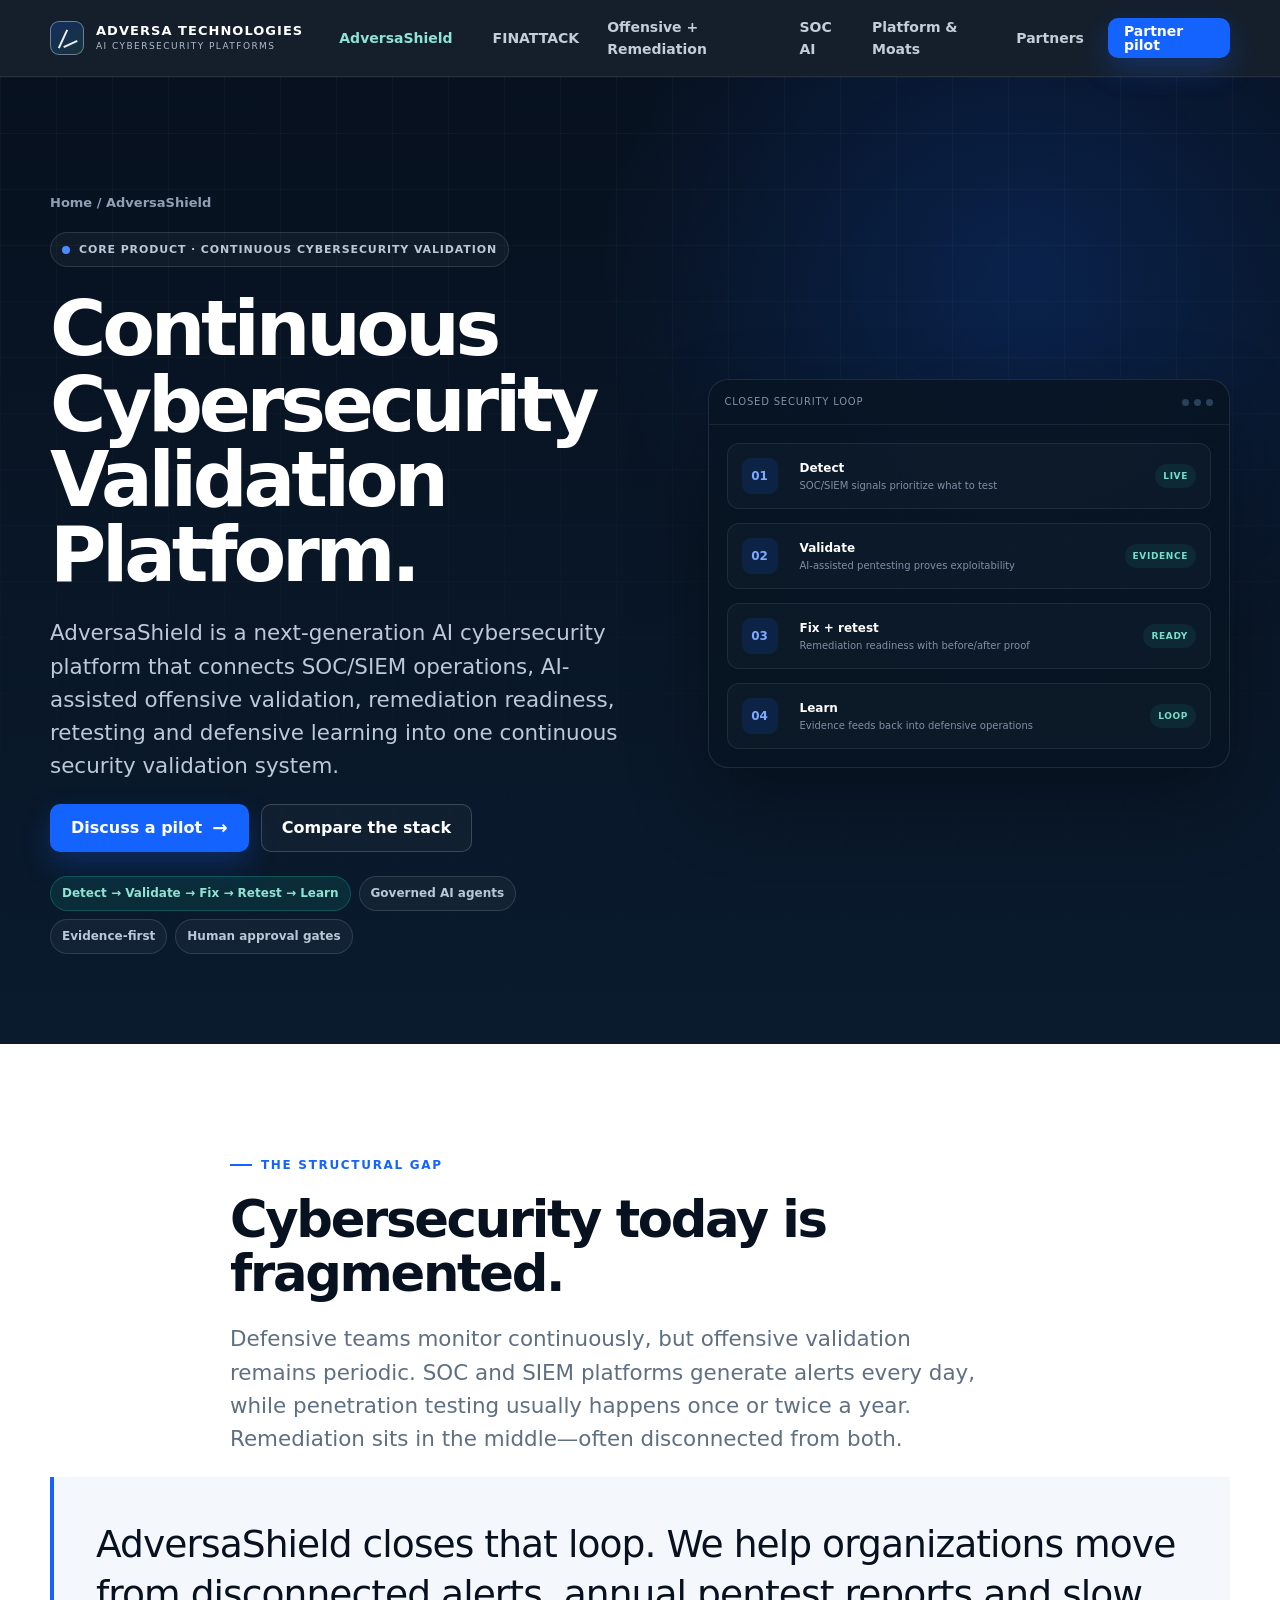
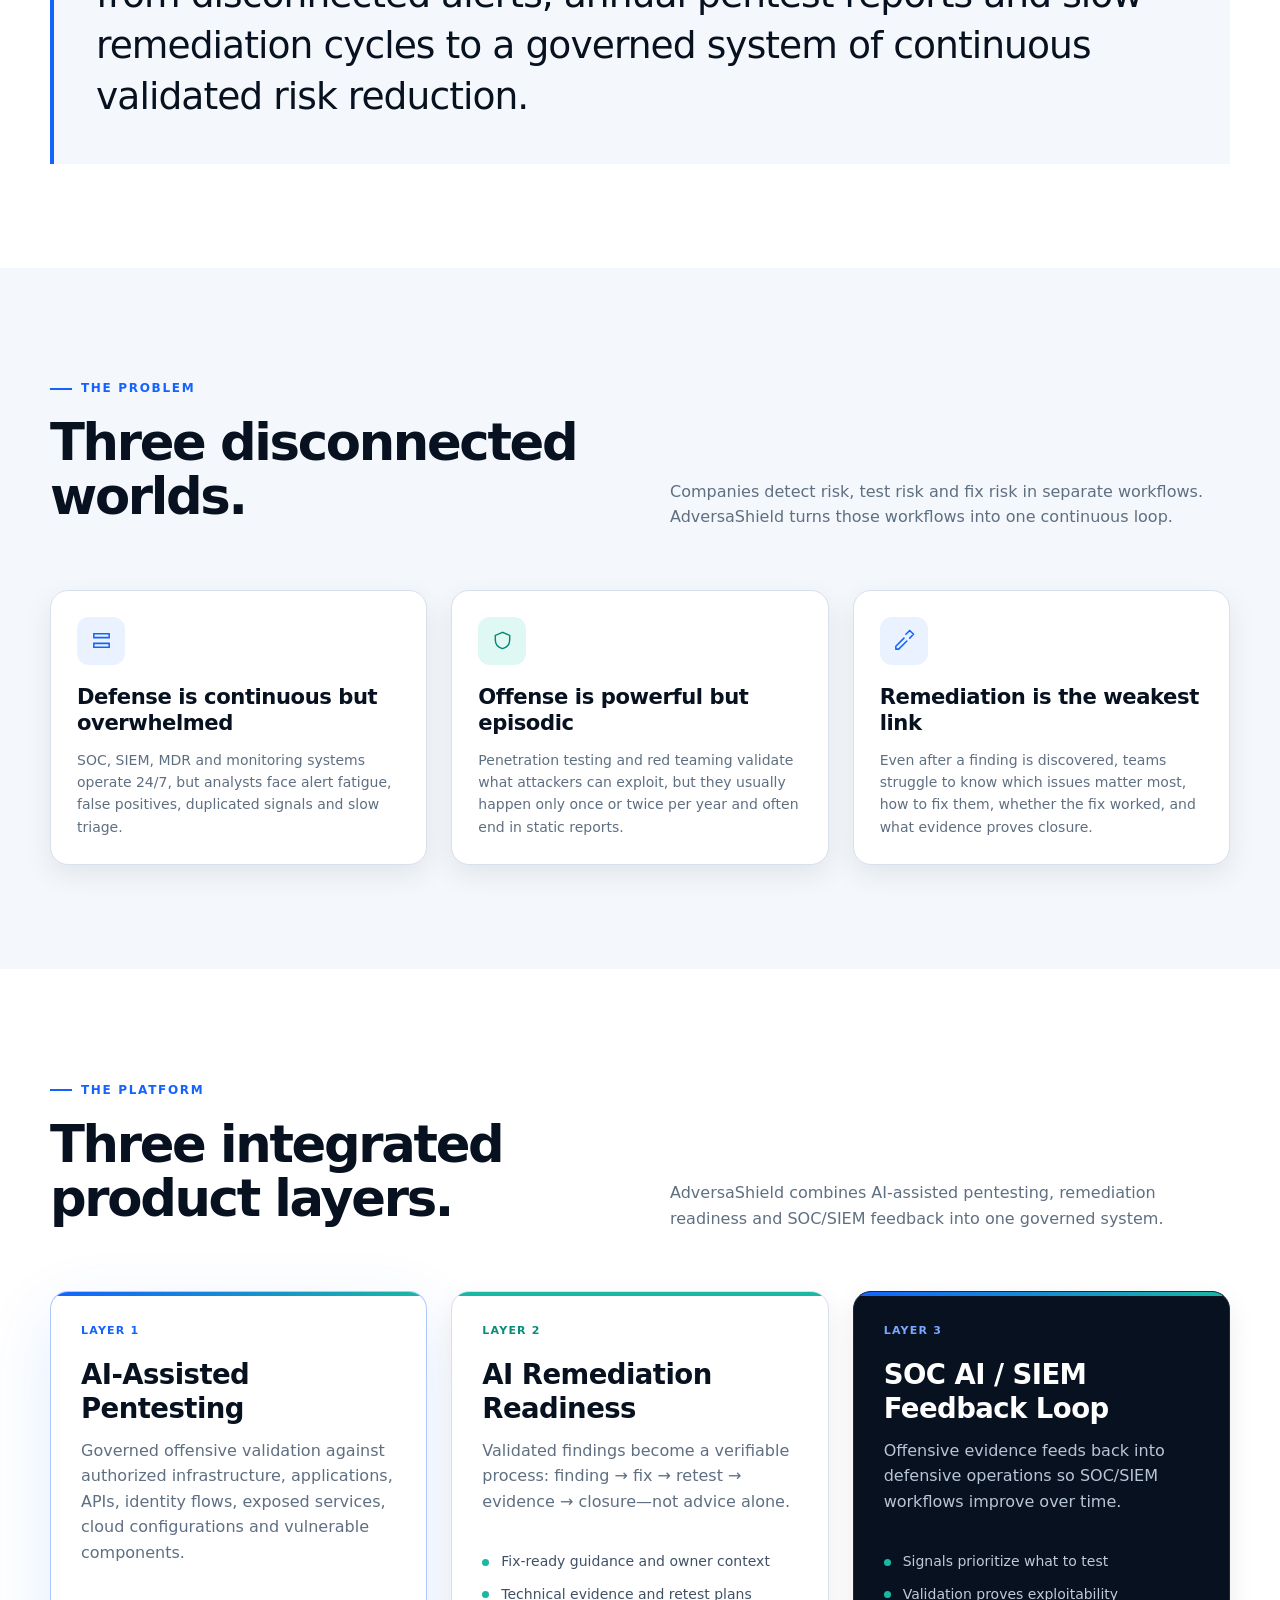
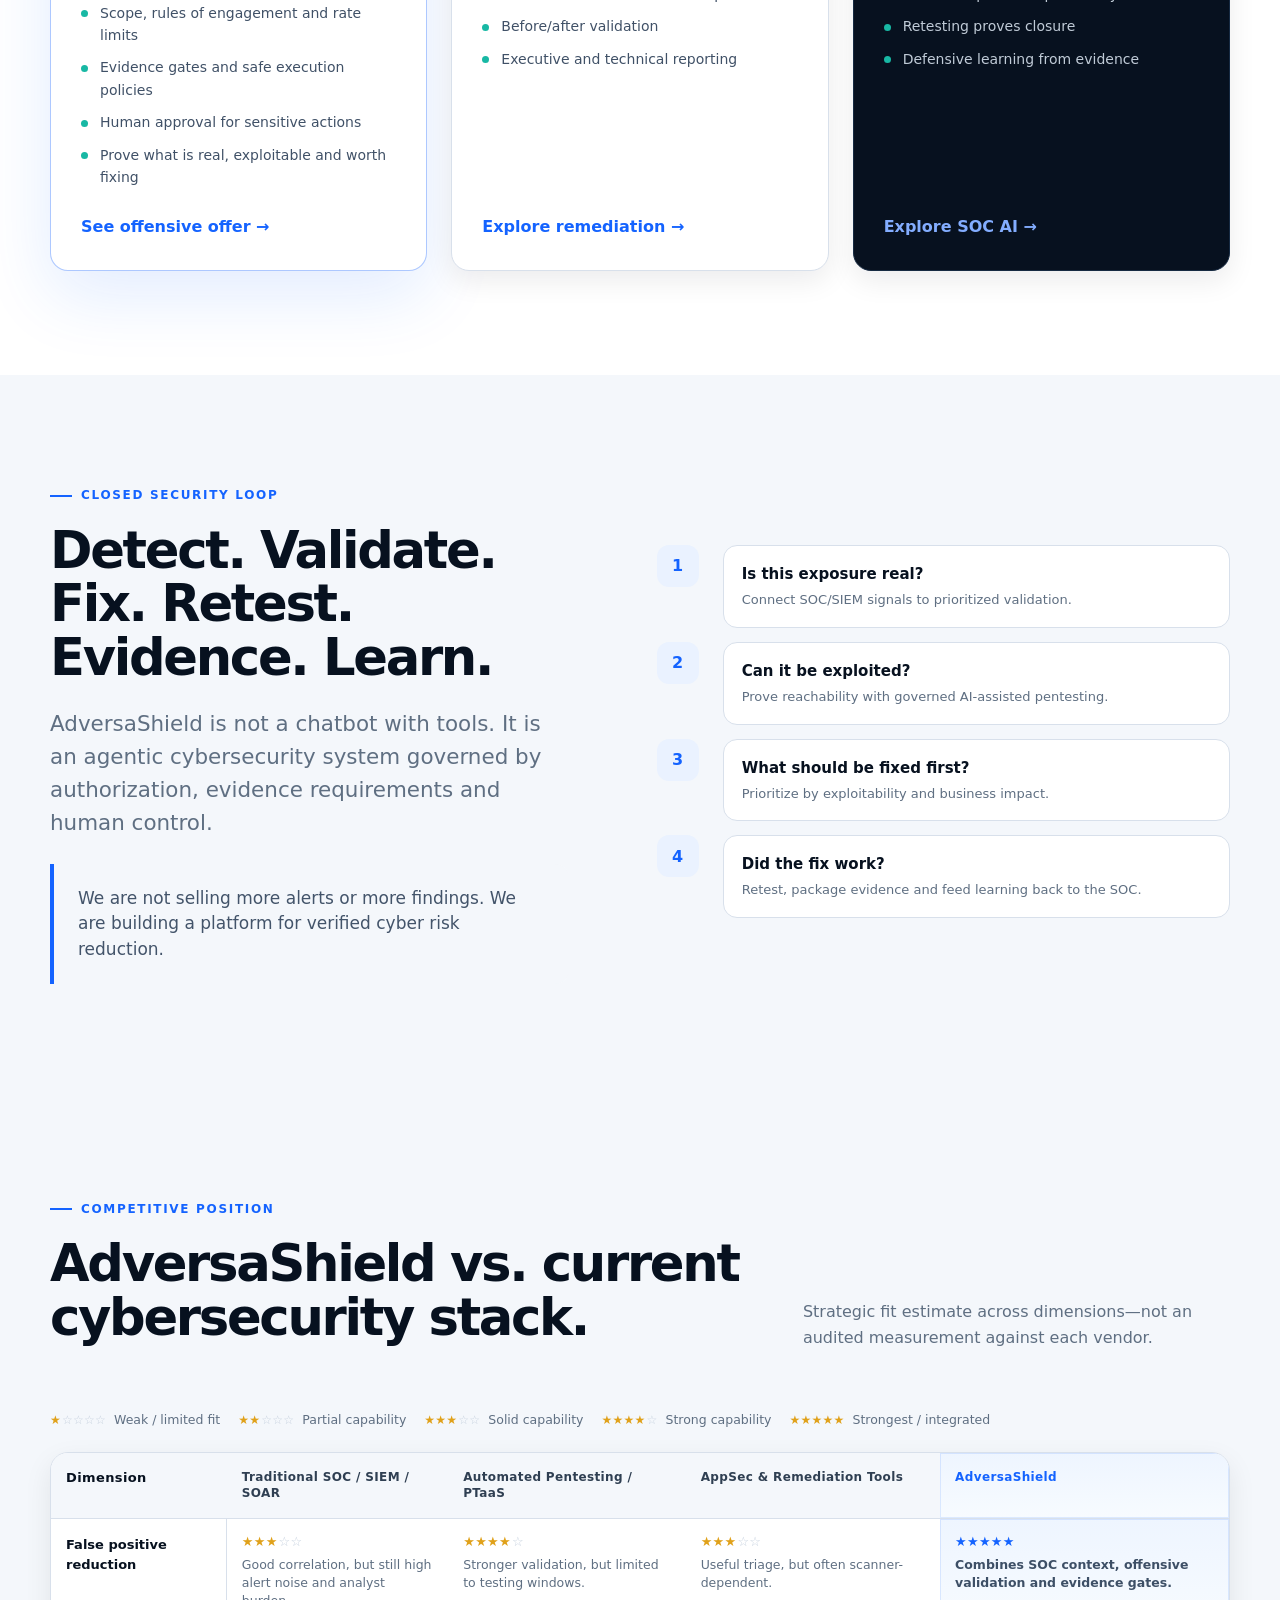
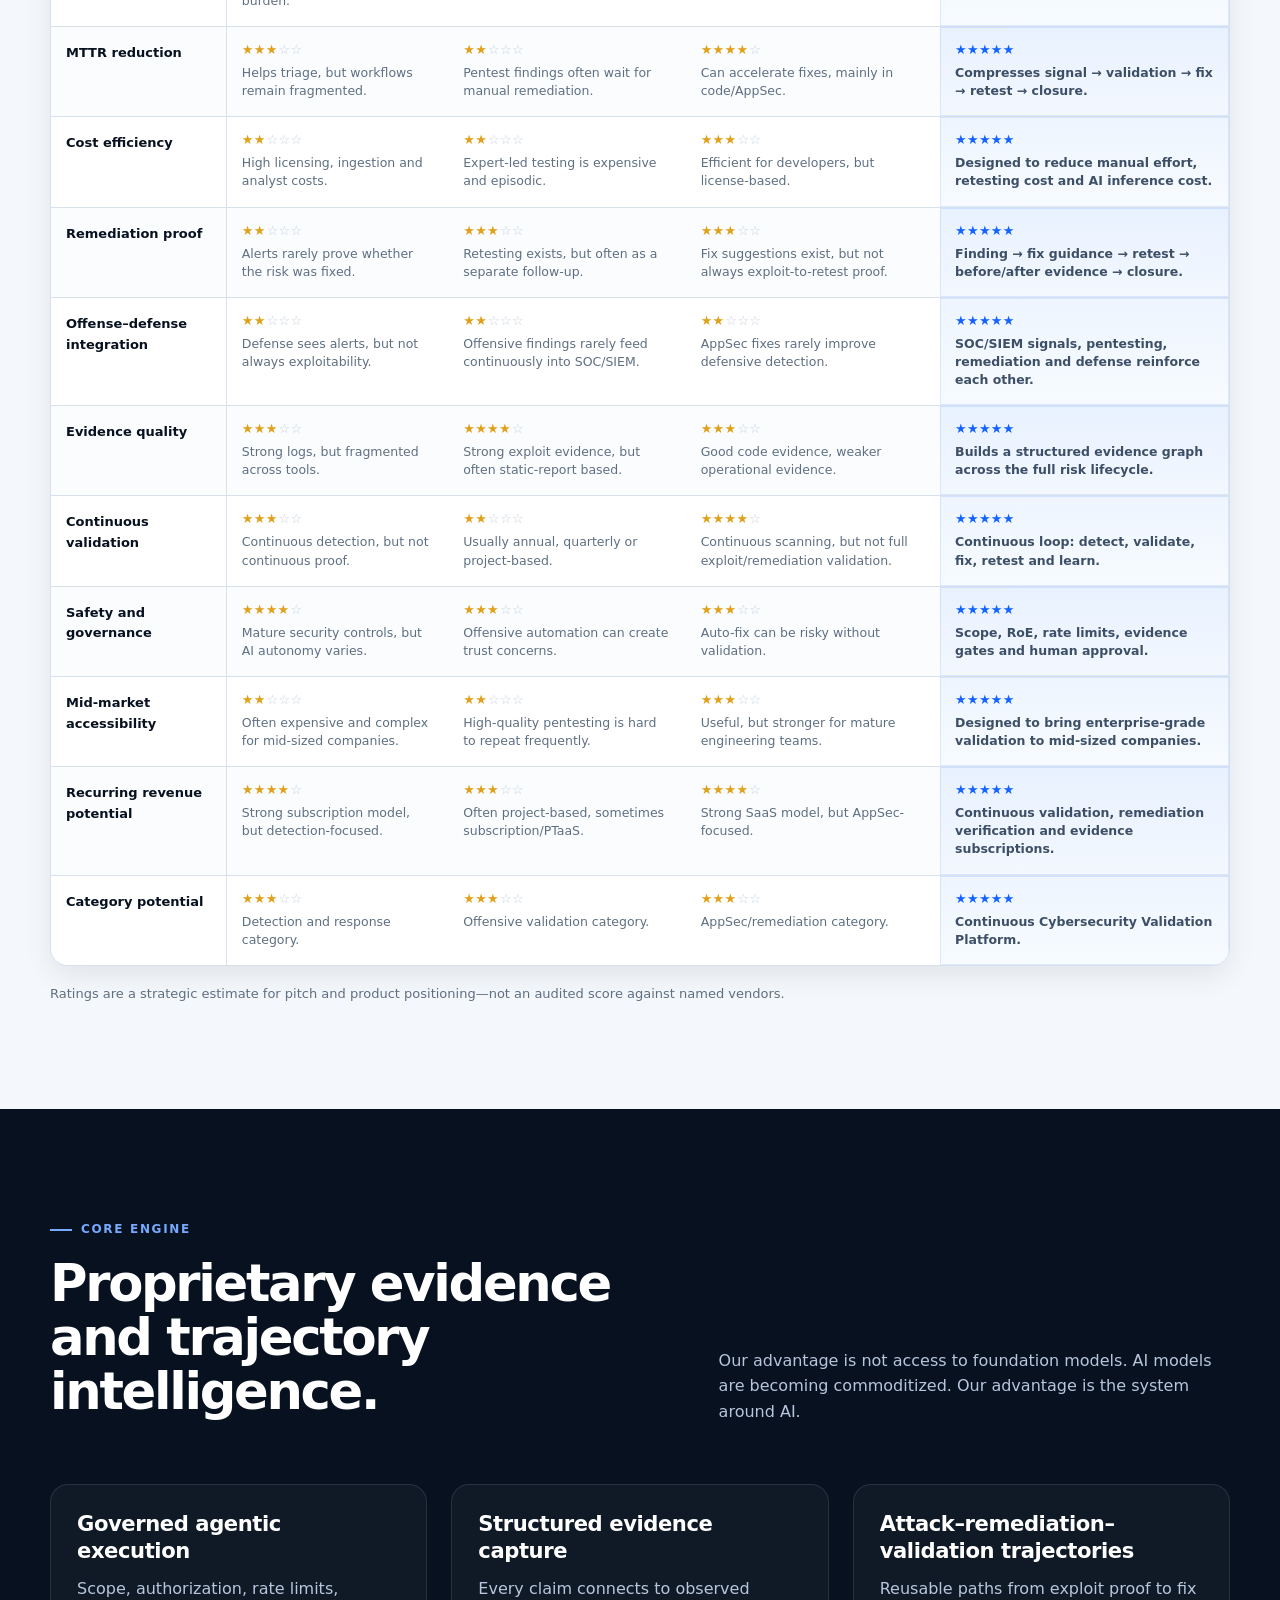
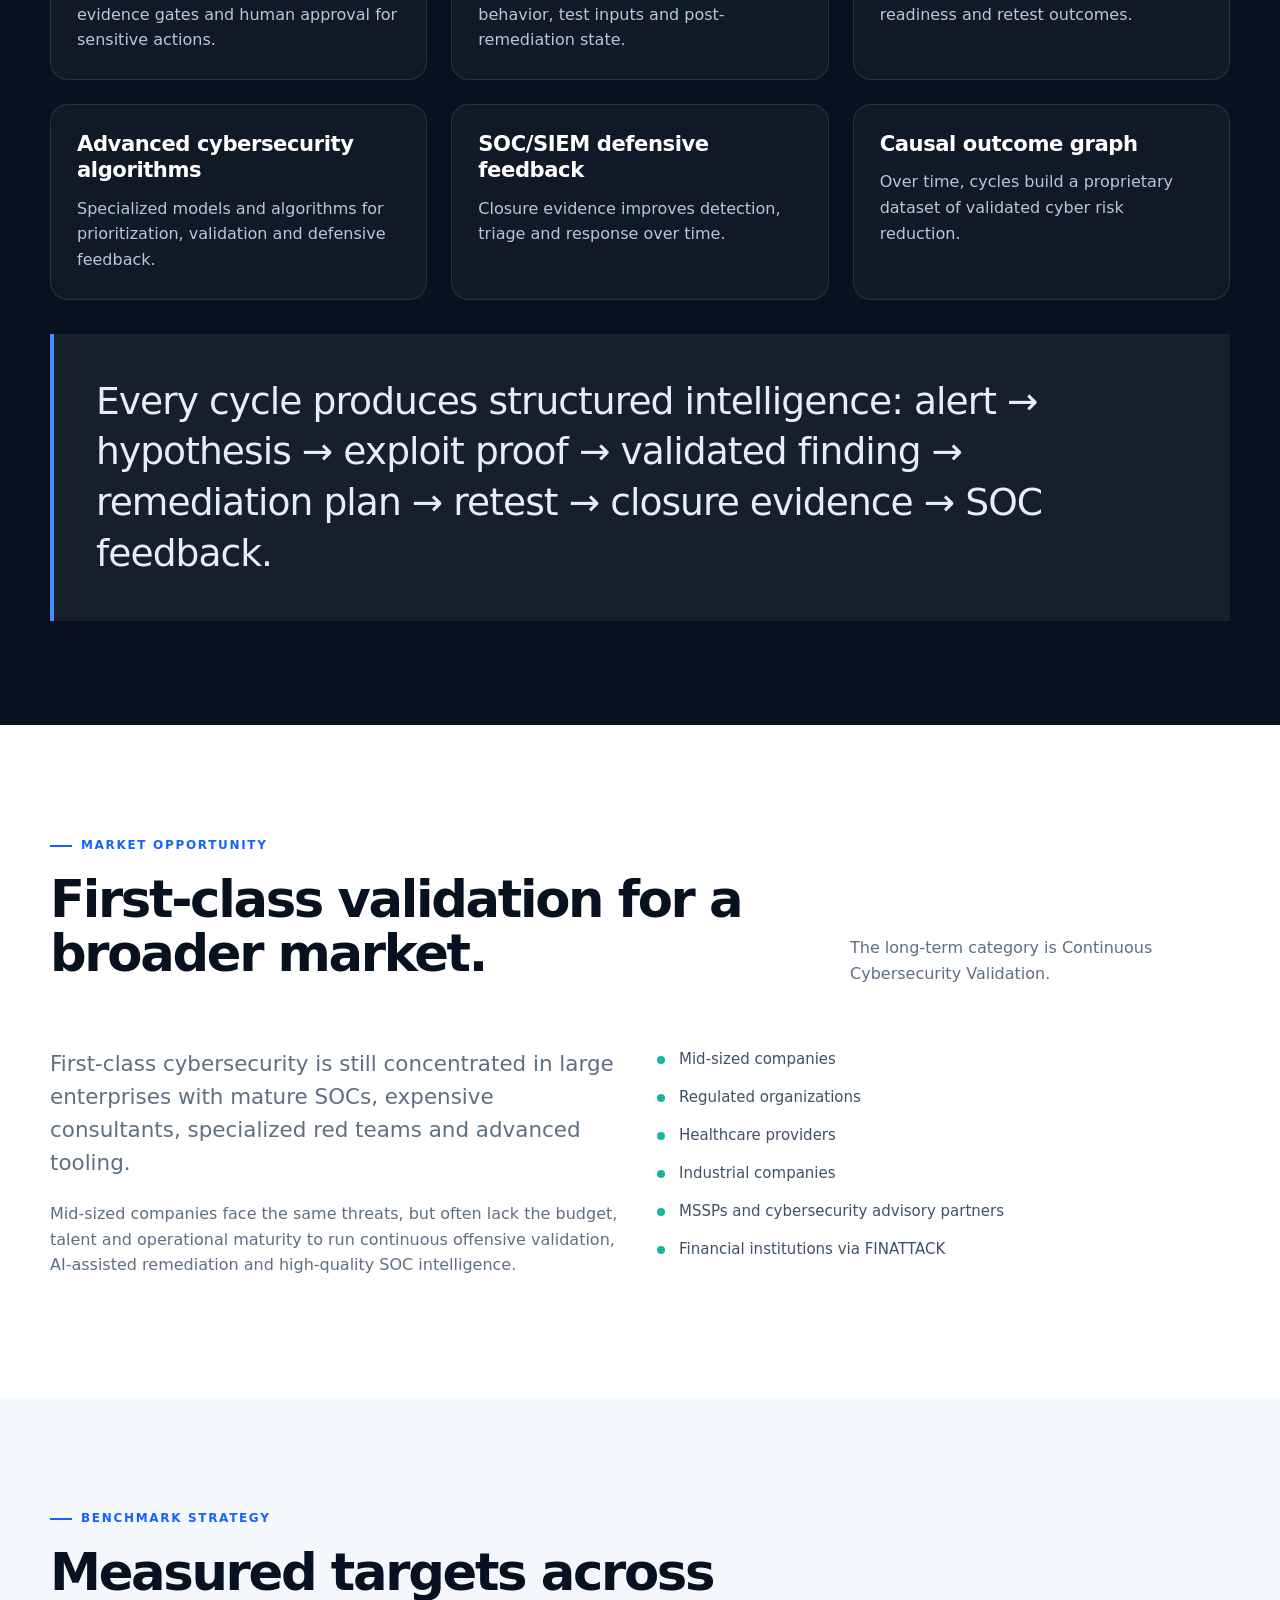
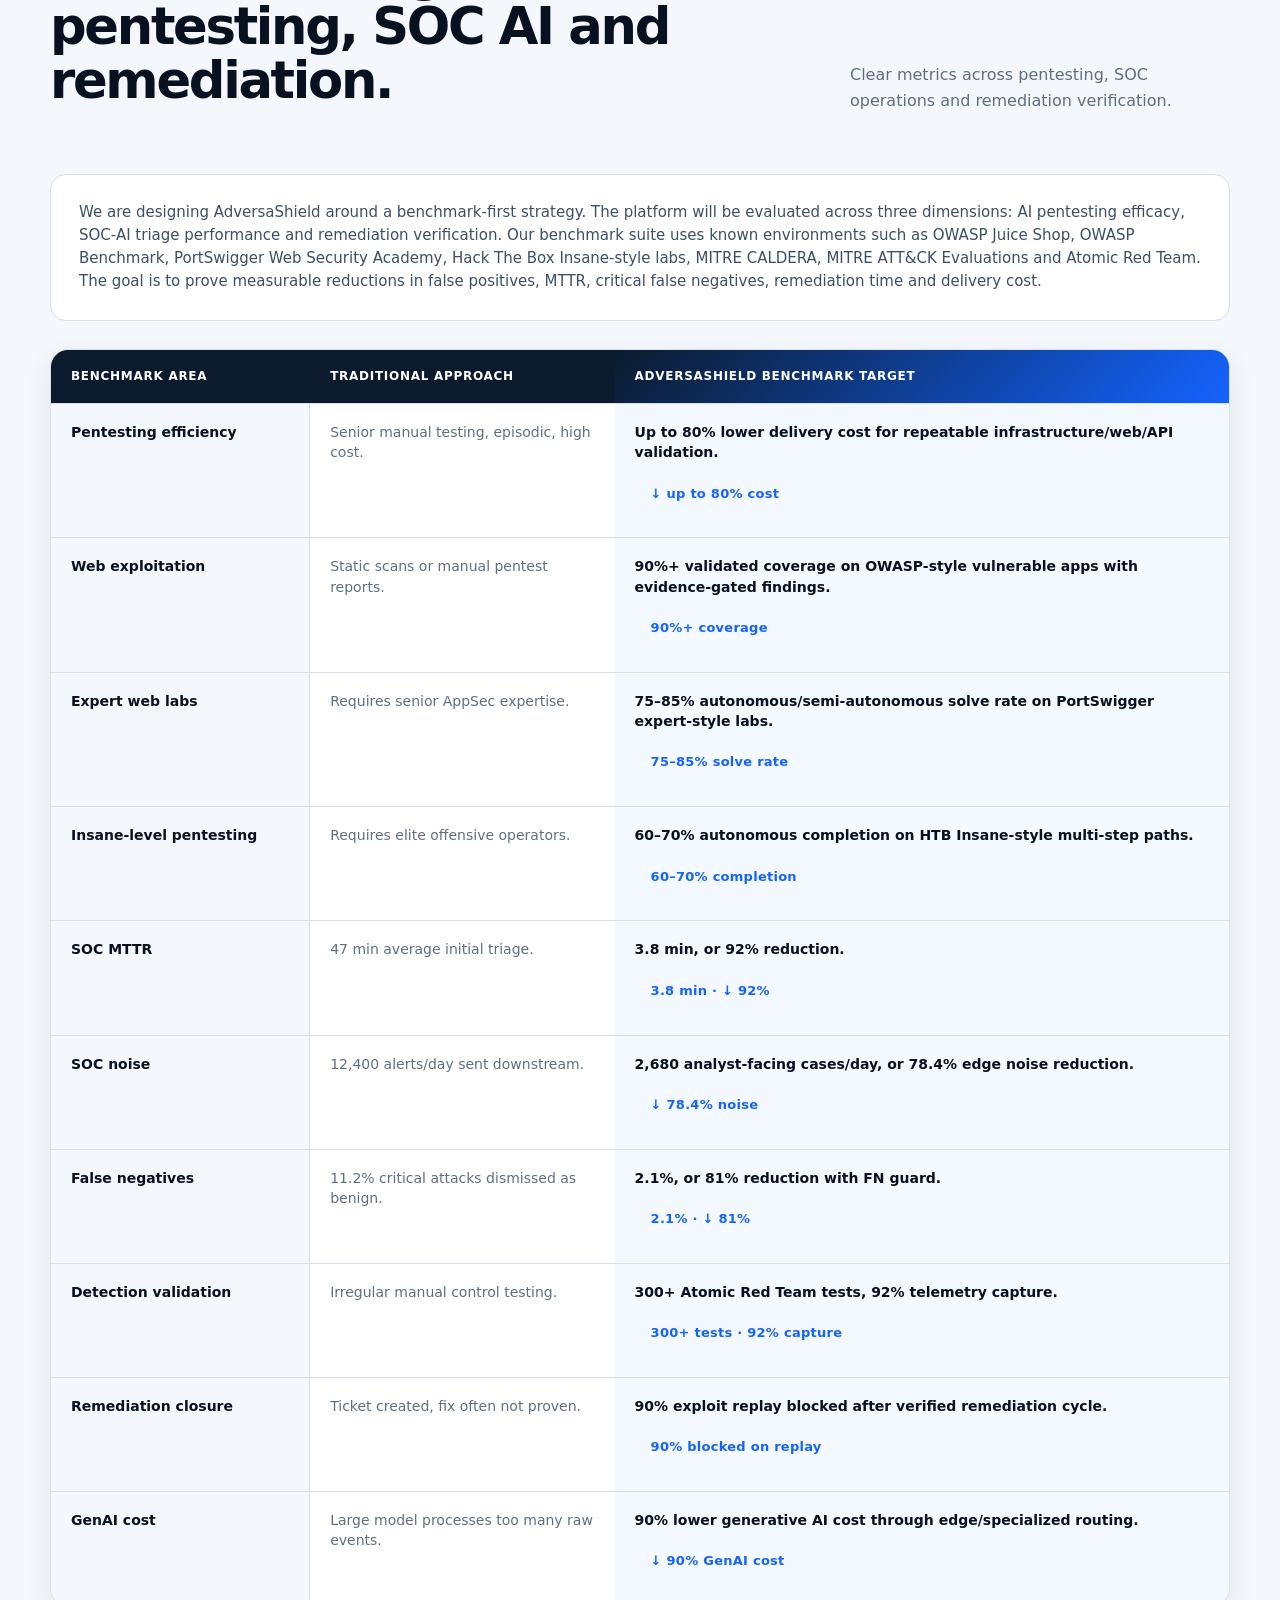
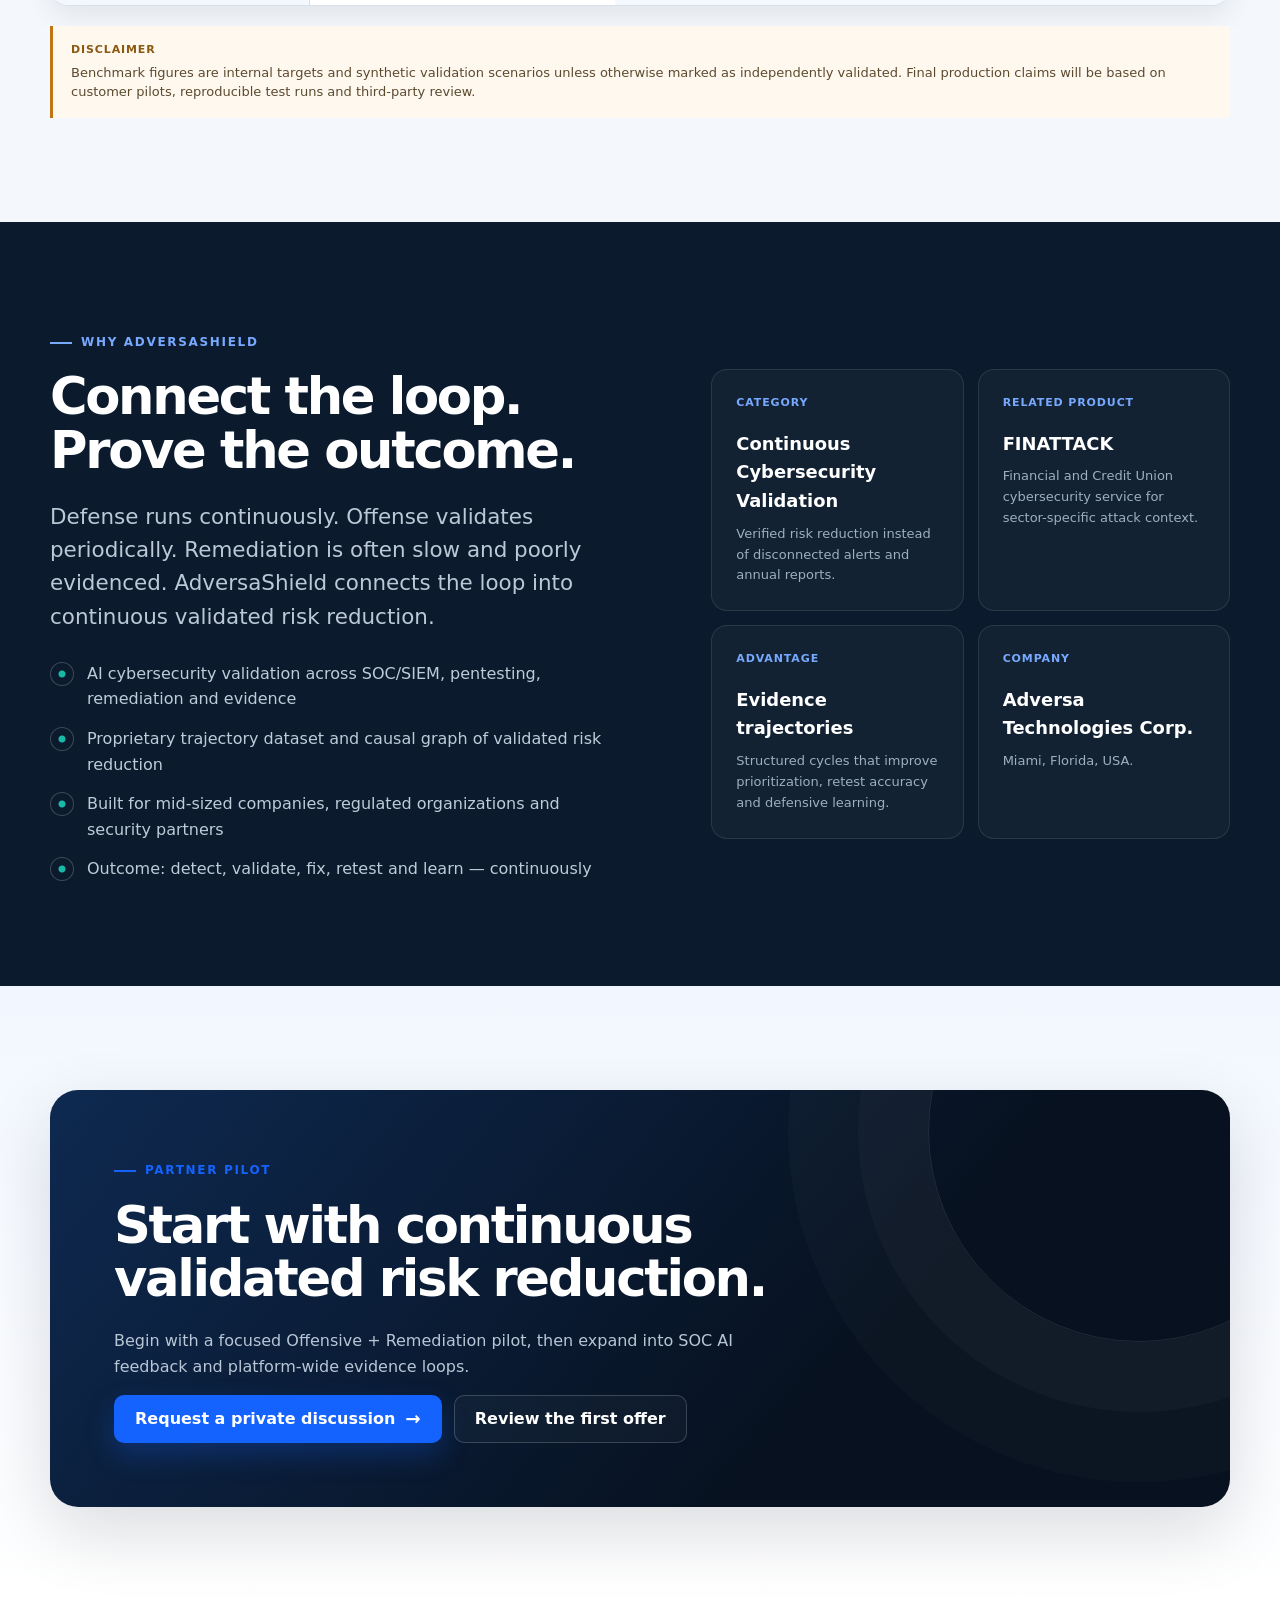
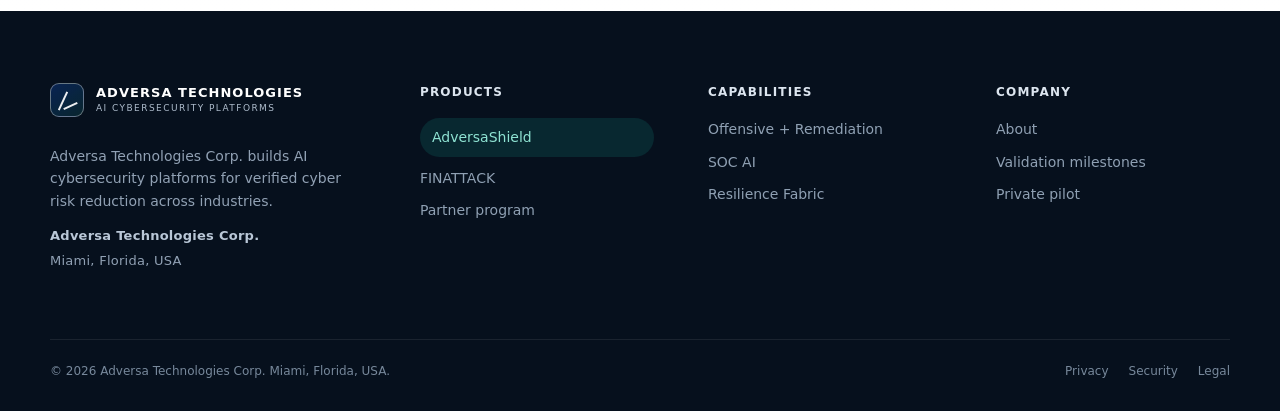
==== commit f3cf8475: "Make the site public-facing and fold Company into the homepage. Remove investor/internal messaging, " ====
--- a/adversashield.html
+++ b/adversashield.html
@@ -7,7 +7,7 @@
   <meta name="description" content="AdversaShield is a continuous cybersecurity validation platform connecting SOC/SIEM, AI-assisted pentesting, remediation readiness, retesting and defensive learning.">
   <title>AdversaShield | Continuous Cybersecurity Validation Platform</title>
   <link rel="icon" href="assets/favicon.svg" type="image/svg+xml">
-  <link rel="stylesheet" href="assets/styles.css?v=6">
+  <link rel="stylesheet" href="assets/styles.css?v=8">
 </head>
 <body>
 <a class="skip-link" href="#main">Skip to content</a>
@@ -24,7 +24,6 @@
       <a href="soc-ai.html">SOC AI</a>
       <a href="platform.html">Platform & Moats</a>
       <a href="partners.html">Partners</a>
-      <a href="company.html">Company</a>
     </nav>
     <div class="nav-cta"><a class="btn btn-primary btn-sm" href="partners.html#contact">Partner pilot</a></div>
     <button class="menu-toggle" aria-label="Open navigation" aria-expanded="false"><span></span></button>
@@ -252,13 +251,6 @@
               <td class="stack-col-shield"><div class="stack-cell"><span class="stack-stars" aria-label="5 out of 5"><span class="on">★★★★★</span></span><p>Continuous loop: detect, validate, fix, retest and learn.</p></div></td>
             </tr>
             <tr>
-              <th scope="row">AI defensibility / moat</th>
-              <td><div class="stack-cell"><span class="stack-stars" aria-label="3 out of 5"><span class="on">★★★</span>☆☆</span><p>AI copilots are becoming common.</p></div></td>
-              <td><div class="stack-cell"><span class="stack-stars" aria-label="3 out of 5"><span class="on">★★★</span>☆☆</span><p>Some AI-assisted validation, but narrow scope.</p></div></td>
-              <td><div class="stack-cell"><span class="stack-stars" aria-label="3 out of 5"><span class="on">★★★</span>☆☆</span><p>AI remediation is increasingly commoditized.</p></div></td>
-              <td class="stack-col-shield"><div class="stack-cell"><span class="stack-stars" aria-label="4 out of 5"><span class="on">★★★★</span>☆</span><p>Moat is the agentic system, proprietary models and trajectory dataset.</p></div></td>
-            </tr>
-            <tr>
               <th scope="row">Safety and governance</th>
               <td><div class="stack-cell"><span class="stack-stars" aria-label="4 out of 5"><span class="on">★★★★</span>☆</span><p>Mature security controls, but AI autonomy varies.</p></div></td>
               <td><div class="stack-cell"><span class="stack-stars" aria-label="3 out of 5"><span class="on">★★★</span>☆☆</span><p>Offensive automation can create trust concerns.</p></div></td>
@@ -293,14 +285,14 @@
     </div>
   </section>
 
-  <section class="section section-dark" id="moat">
+  <section class="section section-dark" id="advantage">
     <div class="container">
       <div class="section-head reveal">
         <div>
           <div class="eyebrow">Core engine</div>
           <h2>Proprietary evidence and trajectory intelligence.</h2>
         </div>
-        <p>Our moat is not access to foundation models. AI models are becoming commoditized. Our moat is the system around AI.</p>
+        <p>Our advantage is not access to foundation models. AI models are becoming commoditized. Our advantage is the system around AI.</p>
       </div>
       <div class="grid-3">
         <article class="card dark-card reveal"><h3>Governed agentic execution</h3><p>Scope, authorization, rate limits, evidence gates and human approval for sensitive actions.</p></article>
@@ -337,7 +329,7 @@
             <li>Healthcare providers</li>
             <li>Industrial companies</li>
             <li>MSSPs and cybersecurity advisory partners</li>
-            <li>Financial institutions via peer product FINATTACK</li>
+            <li>Financial institutions via FINATTACK</li>
           </ul>
         </div>
       </div>
@@ -348,61 +340,103 @@
     <div class="container">
       <div class="section-head reveal">
         <div>
-          <div class="eyebrow">Pilot-stage validation</div>
-          <h2>Internal benchmarks. Next milestone: independent validation.</h2>
-        </div>
-        <p>AdversaShield is currently in pilot-stage validation. Figures below are internal targets and design goals—not independently verified customer results.</p>
-      </div>
-      <div class="quote-card reveal" style="margin-bottom:34px">
-        <p>Our internal benchmarks and shadow-pilot design focus on four measurable outcomes: reducing SOC triage time, filtering alert noise before the central SIEM, reducing critical false negatives through human escalation guards, and lowering AI inference cost through edge classification and specialized models.</p>
-        <span>Safer public framing</span>
-      </div>
-      <div class="grid-2" style="margin-bottom:34px">
-        <article class="card feature-card light-card reveal">
-          <span class="product-label">SOC AI validation targets</span>
-          <h3>Defensive operating leverage</h3>
-          <ul class="product-list">
-            <li>Faster initial triage design target versus traditional analyst workflows</li>
-            <li>Edge noise filtering before central SIEM consumption</li>
-            <li>False-negative guard that escalates sensitive cases to humans</li>
-            <li>Lower generative AI cost via edge classification and selective escalation</li>
-          </ul>
-        </article>
-        <article class="card feature-card light-card reveal">
-          <span class="product-label">AI pentesting validation targets</span>
-          <h3>Offensive benchmark environments</h3>
-          <ul class="product-list">
-            <li>Hack The Box Insane-level machines</li>
-            <li>PortSwigger Web Security Academy expert labs</li>
-            <li>OWASP Juice Shop and OWASP Benchmark-style scenarios</li>
-            <li>Governed scope, evidence requirements and human approval gates</li>
-          </ul>
-        </article>
-      </div>
-      <div class="callout reveal">
-        <p>Our next milestone is independent validation with real SOC data, real analysts and controlled customer pilots. The key is not replacing expert security teams—it is making expert-level workflows more scalable, repeatable and accessible.</p>
-      </div>
+          <div class="eyebrow">Benchmark strategy</div>
+          <h2>Measured targets across pentesting, SOC AI and remediation.</h2>
+        </div>
+        <p>Clear metrics across pentesting, SOC operations and remediation verification.</p>
+      </div>
+      <div class="benchmark-strategy reveal">
+        <p>We are designing AdversaShield around a benchmark-first strategy. The platform will be evaluated across three dimensions: AI pentesting efficacy, SOC-AI triage performance and remediation verification. Our benchmark suite uses known environments such as OWASP Juice Shop, OWASP Benchmark, PortSwigger Web Security Academy, Hack The Box Insane-style labs, MITRE CALDERA, MITRE ATT&amp;CK Evaluations and Atomic Red Team. The goal is to prove measurable reductions in false positives, MTTR, critical false negatives, remediation time and delivery cost.</p>
+      </div>
+      <div class="benchmark-wrap reveal">
+        <table class="benchmark-table">
+          <caption class="sr-only">AdversaShield benchmark targets compared with traditional approaches</caption>
+          <thead>
+            <tr>
+              <th scope="col">Benchmark area</th>
+              <th scope="col">Traditional approach</th>
+              <th scope="col">AdversaShield benchmark target</th>
+            </tr>
+          </thead>
+          <tbody>
+            <tr>
+              <th scope="row">Pentesting efficiency</th>
+              <td>Senior manual testing, episodic, high cost.</td>
+              <td>Up to 80% lower delivery cost for repeatable infrastructure/web/API validation.<span class="metric">↓ up to 80% cost</span></td>
+            </tr>
+            <tr>
+              <th scope="row">Web exploitation</th>
+              <td>Static scans or manual pentest reports.</td>
+              <td>90%+ validated coverage on OWASP-style vulnerable apps with evidence-gated findings.<span class="metric">90%+ coverage</span></td>
+            </tr>
+            <tr>
+              <th scope="row">Expert web labs</th>
+              <td>Requires senior AppSec expertise.</td>
+              <td>75–85% autonomous/semi-autonomous solve rate on PortSwigger expert-style labs.<span class="metric">75–85% solve rate</span></td>
+            </tr>
+            <tr>
+              <th scope="row">Insane-level pentesting</th>
+              <td>Requires elite offensive operators.</td>
+              <td>60–70% autonomous completion on HTB Insane-style multi-step paths.<span class="metric">60–70% completion</span></td>
+            </tr>
+            <tr>
+              <th scope="row">SOC MTTR</th>
+              <td>47 min average initial triage.</td>
+              <td>3.8 min, or 92% reduction.<span class="metric">3.8 min · ↓ 92%</span></td>
+            </tr>
+            <tr>
+              <th scope="row">SOC noise</th>
+              <td>12,400 alerts/day sent downstream.</td>
+              <td>2,680 analyst-facing cases/day, or 78.4% edge noise reduction.<span class="metric">↓ 78.4% noise</span></td>
+            </tr>
+            <tr>
+              <th scope="row">False negatives</th>
+              <td>11.2% critical attacks dismissed as benign.</td>
+              <td>2.1%, or 81% reduction with FN guard.<span class="metric">2.1% · ↓ 81%</span></td>
+            </tr>
+            <tr>
+              <th scope="row">Detection validation</th>
+              <td>Irregular manual control testing.</td>
+              <td>300+ Atomic Red Team tests, 92% telemetry capture.<span class="metric">300+ tests · 92% capture</span></td>
+            </tr>
+            <tr>
+              <th scope="row">Remediation closure</th>
+              <td>Ticket created, fix often not proven.</td>
+              <td>90% exploit replay blocked after verified remediation cycle.<span class="metric">90% blocked on replay</span></td>
+            </tr>
+            <tr>
+              <th scope="row">GenAI cost</th>
+              <td>Large model processes too many raw events.</td>
+              <td>90% lower generative AI cost through edge/specialized routing.<span class="metric">↓ 90% GenAI cost</span></td>
+            </tr>
+          </tbody>
+        </table>
+      </div>
+      <aside class="benchmark-disclaimer reveal">
+        <strong>Disclaimer</strong>
+        Benchmark figures are internal targets and synthetic validation scenarios unless otherwise marked as independently validated. Final production claims will be based on customer pilots, reproducible test runs and third-party review.
+      </aside>
     </div>
   </section>
 
   <section class="section section-navy">
     <div class="container split reverse">
       <div class="reveal">
-        <div class="eyebrow">Investor summary</div>
-        <h2>Connect the loop. Compound the evidence.</h2>
-        <p class="lead">AdversaShield is a core product of Adversa Technologies Corp. Defense runs continuously. Offense validates periodically. Remediation is slow and poorly evidenced. AdversaShield connects the loop.</p>
+        <div class="eyebrow">Why AdversaShield</div>
+        <h2>Connect the loop. Prove the outcome.</h2>
+        <p class="lead">Defense runs continuously. Offense validates periodically. Remediation is often slow and poorly evidenced. AdversaShield connects the loop into continuous validated risk reduction.</p>
         <ul class="trust-list">
-          <li>Full AI cybersecurity validation platform across SOC/SIEM, pentesting, remediation and evidence</li>
-          <li>Long-term moat: proprietary trajectory dataset and causal graph of validated risk reduction</li>
-          <li>Commercial wedge: pilot-stage adoption with mid-sized and regulated organizations</li>
+          <li>AI cybersecurity validation across SOC/SIEM, pentesting, remediation and evidence</li>
+          <li>Proprietary trajectory dataset and causal graph of validated risk reduction</li>
+          <li>Built for mid-sized companies, regulated organizations and security partners</li>
           <li>Outcome: detect, validate, fix, retest and learn — continuously</li>
         </ul>
       </div>
       <div class="trust-board reveal">
         <div class="trust-item"><span>Category</span><strong>Continuous Cybersecurity Validation</strong><p>Verified risk reduction instead of disconnected alerts and annual reports.</p></div>
-        <div class="trust-item"><span>Peer product</span><strong>FINATTACK</strong><p>Financial and Credit Union service at the same portfolio level—not a subordinate feature.</p></div>
-        <div class="trust-item"><span>Moat</span><strong>Evidence trajectories</strong><p>Structured cycles that improve prioritization, retest accuracy and defensive learning.</p></div>
-        <div class="trust-item"><span>Entity</span><strong>Adversa Technologies Corp.</strong><p>Miami, Florida, USA.</p></div>
+        <div class="trust-item"><span>Related product</span><strong>FINATTACK</strong><p>Financial and Credit Union cybersecurity service for sector-specific attack context.</p></div>
+        <div class="trust-item"><span>Advantage</span><strong>Evidence trajectories</strong><p>Structured cycles that improve prioritization, retest accuracy and defensive learning.</p></div>
+        <div class="trust-item"><span>Company</span><strong>Adversa Technologies Corp.</strong><p>Miami, Florida, USA.</p></div>
       </div>
     </div>
   </section>
@@ -443,7 +477,7 @@
     </div>
     <div class="footer-col">
       <h4>Company</h4>
-      <a href="company.html">About</a>
+      <a href="index.html#about">About</a>
       <a href="adversashield.html#validation">Validation milestones</a>
       <a href="partners.html#contact">Private pilot</a>
     </div>
@@ -453,6 +487,6 @@
     <div class="footer-bottom-links"><a href="#">Privacy</a><a href="#">Security</a><a href="#">Legal</a></div>
   </div>
 </footer>
-<script src="assets/app.js?v=6"></script>
+<script src="assets/app.js?v=8"></script>
 </body>
 </html>
--- a/assets/styles.css
+++ b/assets/styles.css
@@ -407,8 +407,16 @@
 .section-head > div { max-width: 760px; }
 .section-head p { max-width: 560px; color: var(--muted); }
 
-.statement { padding: 42px; border-left: 4px solid var(--blue); background: var(--mist); }
-.statement p { margin: 0; font-size: clamp(1.45rem, 3vw, 2.35rem); line-height: 1.35; letter-spacing: -.025em; }
+.statement { padding: 42px; border-left: 4px solid var(--blue); background: var(--mist); color: var(--ink); }
+.statement p { margin: 0; color: var(--ink); font-size: clamp(1.45rem, 3vw, 2.35rem); line-height: 1.35; letter-spacing: -.025em; }
+.section-dark .statement,
+.section-navy .statement {
+  background: rgba(255,255,255,.06);
+  border-left-color: var(--blue-2);
+  color: #fff;
+}
+.section-dark .statement p,
+.section-navy .statement p { color: #e8eef6; }
 
 .lifecycle {
   display: grid;
@@ -1036,6 +1044,89 @@
   margin: 18px 0 0;
   color: var(--muted);
   font-size: 13px;
+}
+
+.benchmark-wrap {
+  overflow-x: auto;
+  -webkit-overflow-scrolling: touch;
+  border: 1px solid var(--line);
+  border-radius: 18px;
+  background: #fff;
+  box-shadow: var(--shadow-sm);
+}
+.benchmark-table {
+  width: 100%;
+  min-width: 760px;
+  border-collapse: separate;
+  border-spacing: 0;
+}
+.benchmark-table th,
+.benchmark-table td {
+  padding: 18px 20px;
+  border-bottom: 1px solid var(--line);
+  text-align: left;
+  vertical-align: top;
+  font-size: 14px;
+  line-height: 1.45;
+}
+.benchmark-table thead th {
+  background: var(--navy);
+  color: #fff;
+  font-size: 12px;
+  font-weight: 800;
+  letter-spacing: .06em;
+  text-transform: uppercase;
+}
+.benchmark-table thead th:last-child {
+  background: linear-gradient(135deg, #0b1b2d 0%, #1463ff 100%);
+}
+.benchmark-table tbody th {
+  width: 22%;
+  background: var(--mist);
+  color: var(--ink);
+  font-weight: 760;
+  border-right: 1px solid var(--line);
+}
+.benchmark-table tbody td { color: var(--muted); }
+.benchmark-table tbody td:last-child {
+  color: var(--ink);
+  font-weight: 650;
+  background: #f4f8ff;
+}
+.benchmark-table tbody tr:last-child th,
+.benchmark-table tbody tr:last-child td { border-bottom: 0; }
+.benchmark-table .metric {
+  display: block;
+  margin-top: 6px;
+  color: var(--blue);
+  font-size: 13px;
+  font-weight: 800;
+  letter-spacing: .02em;
+}
+.benchmark-strategy {
+  margin: 0 0 28px;
+  padding: 26px 28px;
+  border: 1px solid var(--line);
+  border-radius: 16px;
+  background: #fff;
+}
+.benchmark-strategy p { margin: 0; color: #3d4f66; font-size: 15px; line-height: 1.55; }
+.benchmark-disclaimer {
+  margin: 20px 0 0;
+  padding: 16px 18px;
+  border-left: 3px solid #bf7612;
+  background: #fff8ef;
+  color: #5c4a2e;
+  font-size: 13px;
+  line-height: 1.5;
+}
+.benchmark-disclaimer strong {
+  display: block;
+  margin-bottom: 4px;
+  color: #8a5a12;
+  font-size: 11px;
+  letter-spacing: .08em;
+  text-transform: uppercase;
 }
 
 .feature-card.light-card { min-height: 0; }
@@ -1190,6 +1281,7 @@
   .comparison { min-width: 560px; }
   .stack-compare { min-width: 920px; }
   .stack-legend { gap: 8px 14px; }
+  .benchmark-table { min-width: 680px; }
 }
 
 @media (max-width: 480px) {
